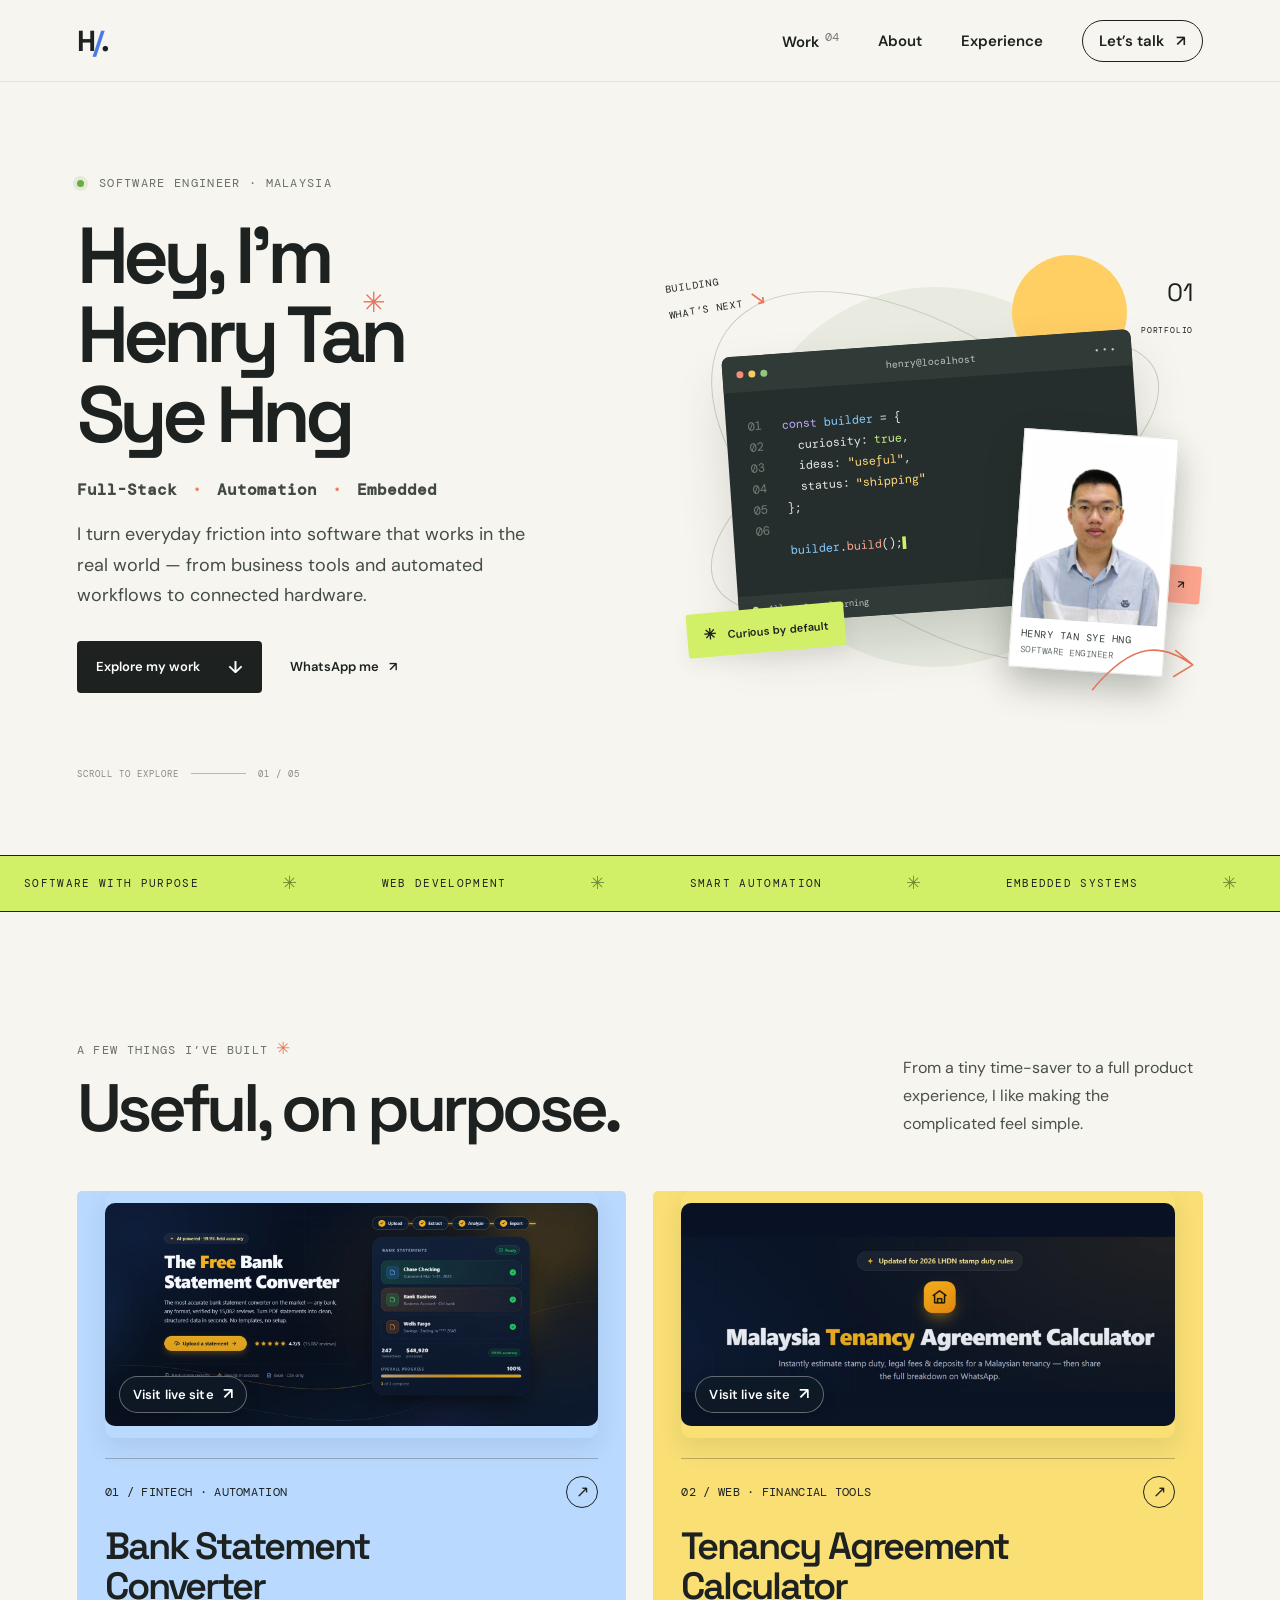
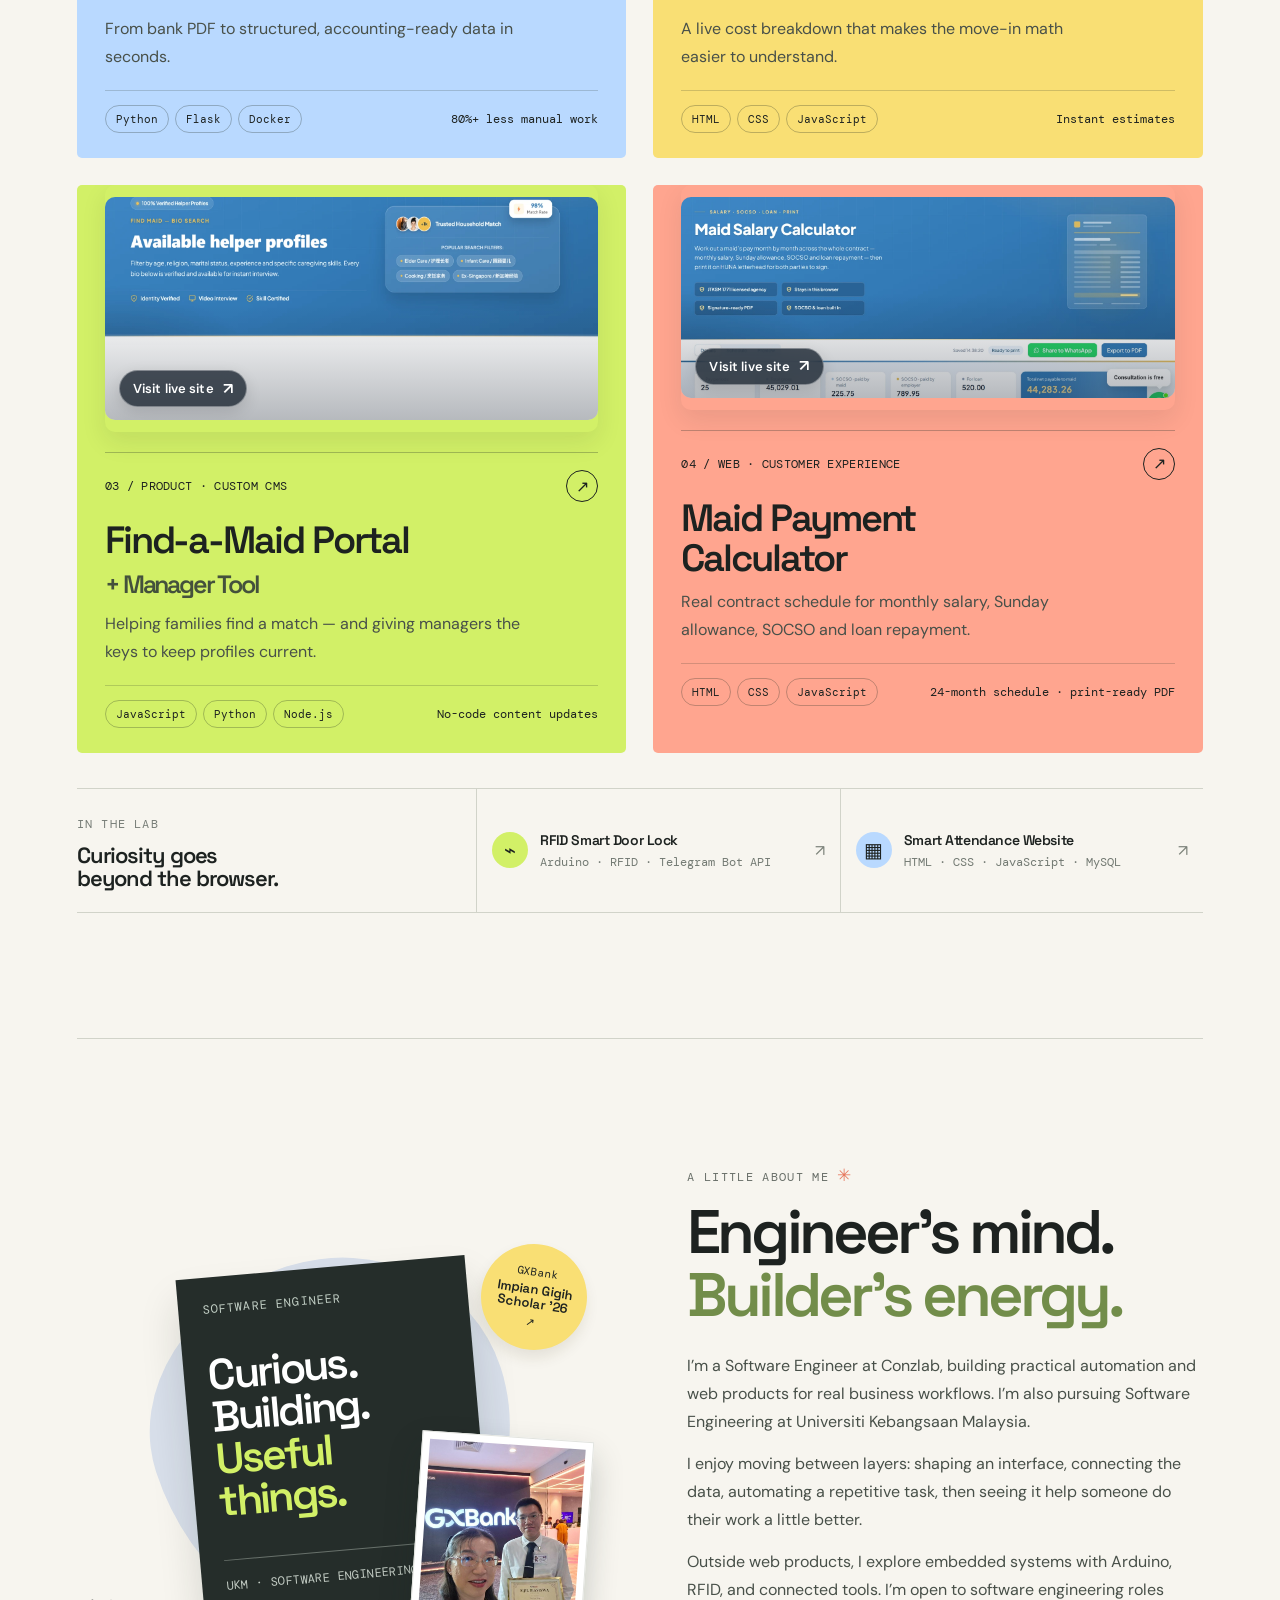
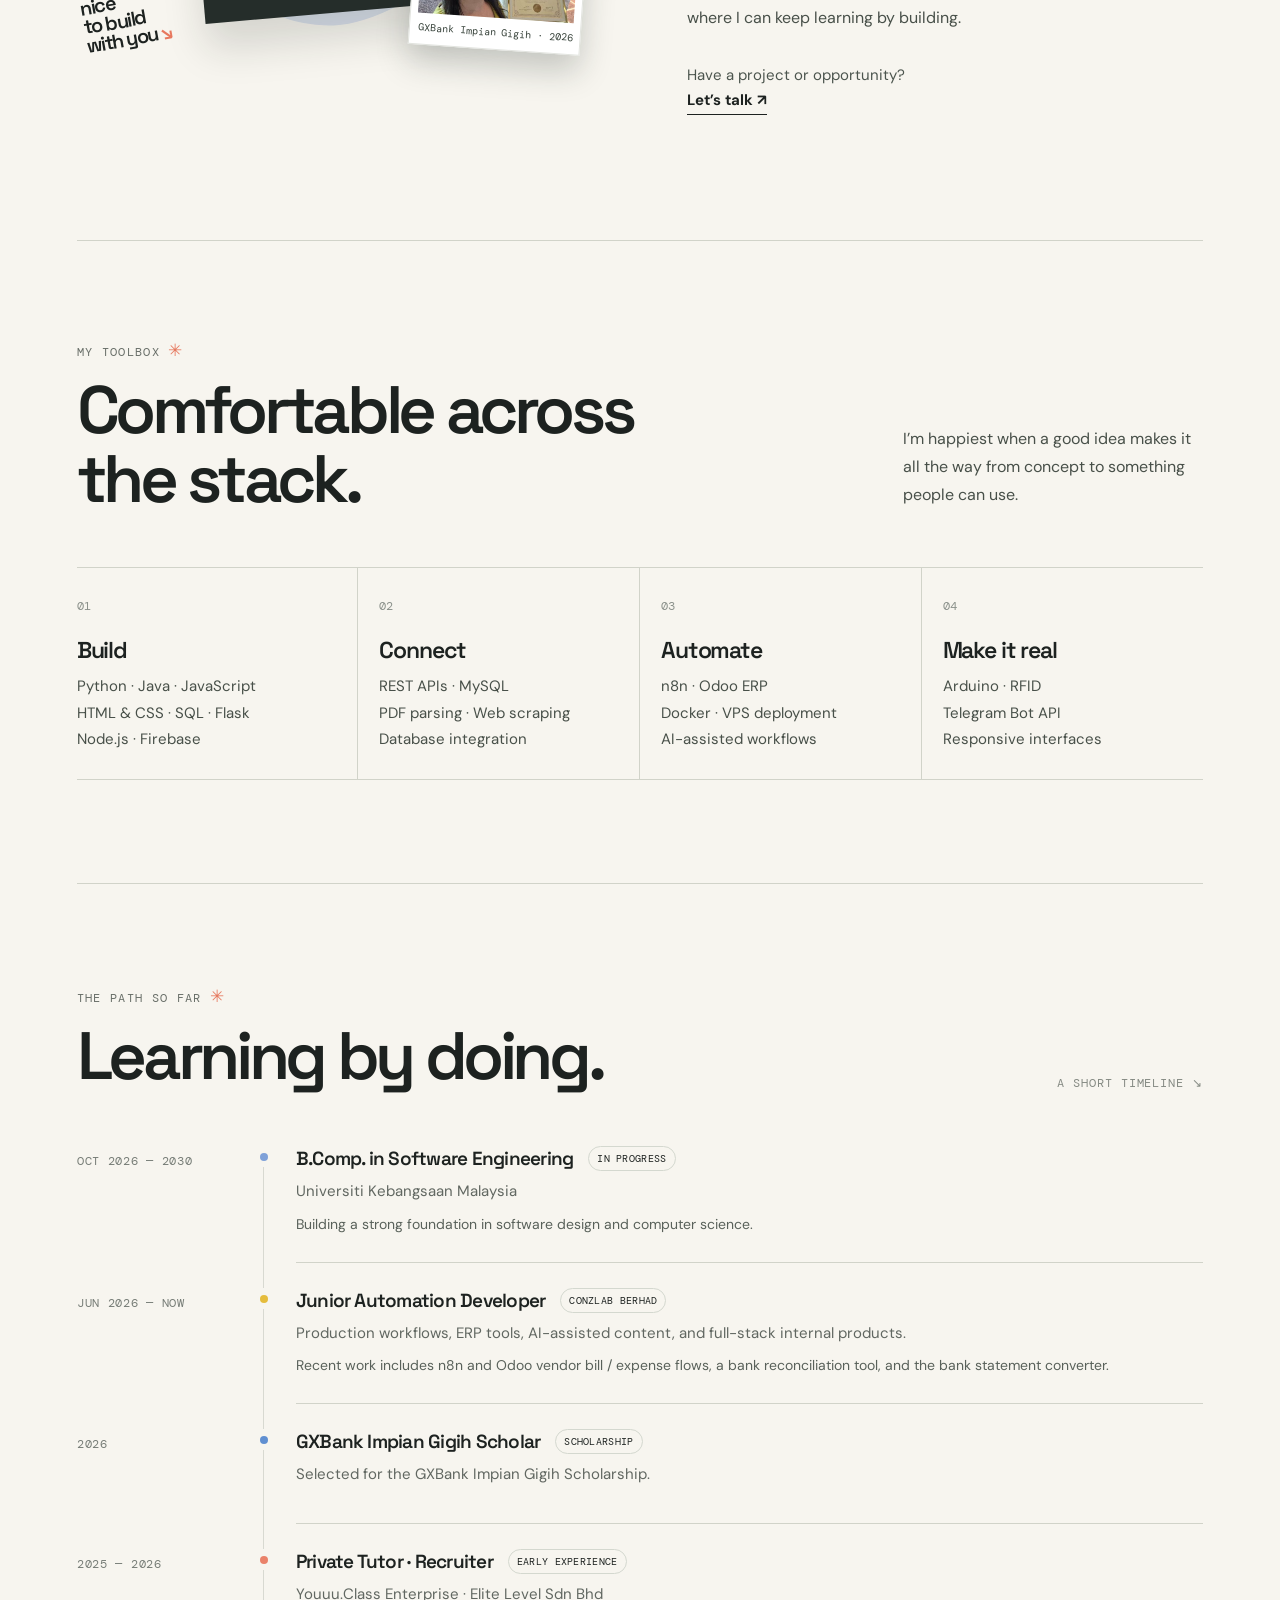
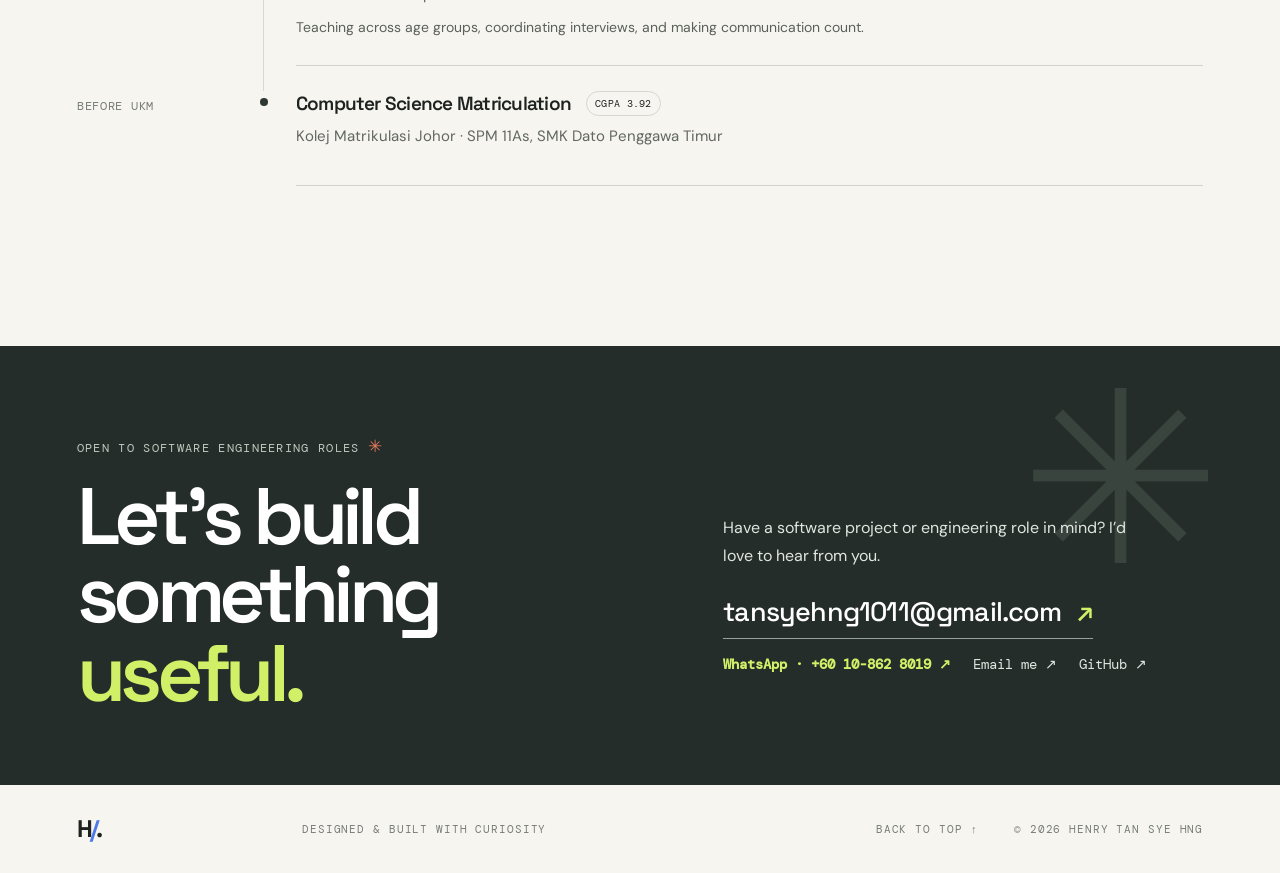
==== index.html @ 35ed8525 "Improve SEO and balance project screenshots" ====
<!doctype html>
<html lang="en">
  <head>
    <meta charset="UTF-8" />
    <meta name="viewport" content="width=device-width, initial-scale=1" />
    <meta name="theme-color" content="#f7f5ef" />
    <meta name="description" content="Henry Tan Sye Hng is a Malaysia based software engineer building full stack web products, business automation, PDF tools, and embedded systems. Explore four live products and project details." />
    <meta name="author" content="Henry Tan Sye Hng" />
    <meta name="robots" content="index, follow, max-image-preview:large" />
    <link rel="canonical" href="https://tansyehng.github.io/henry-tan-sye-hng-portfolio/" />
    <meta property="og:title" content="Henry Tan Sye Hng — Software Engineer" />
    <meta property="og:description" content="Full stack software engineer in Malaysia. See live web products, business automation, PDF tools, and embedded projects built by Henry Tan Sye Hng." />
    <meta property="og:type" content="website" />
    <meta property="og:url" content="https://tansyehng.github.io/henry-tan-sye-hng-portfolio/" />
    <meta property="og:image" content="https://tansyehng.github.io/henry-tan-sye-hng-portfolio/henry-tan-sye-hng.jpg" />
    <meta name="twitter:card" content="summary_large_image" />
    <meta name="twitter:title" content="Henry Tan Sye Hng — Software Engineer" />
    <meta name="twitter:description" content="Full stack software engineer in Malaysia building web products, automation, and embedded systems." />
    <meta name="twitter:image" content="https://tansyehng.github.io/henry-tan-sye-hng-portfolio/henry-tan-sye-hng.jpg" />
    <title>Henry Tan Sye Hng — Software Engineer</title>
    <script type="application/ld+json">
      {
        "@context": "https://schema.org",
        "@graph": [
          {
            "@type": "Person",
            "@id": "https://tansyehng.github.io/henry-tan-sye-hng-portfolio/#henry",
            "name": "Henry Tan Sye Hng",
            "alternateName": "Tan Sye Hng (Henry)",
            "jobTitle": "Software Engineer",
            "url": "https://tansyehng.github.io/henry-tan-sye-hng-portfolio/",
            "image": "https://tansyehng.github.io/henry-tan-sye-hng-portfolio/henry-tan-sye-hng.jpg",
            "email": "mailto:tansyehng1011@gmail.com",
            "sameAs": ["https://github.com/tansyehng"],
            "address": {"@type": "PostalAddress", "addressCountry": "MY"},
            "knowsAbout": ["Software engineering", "Full stack web development", "Business process automation", "PDF bank statement parsing", "Flask", "Python", "JavaScript", "Node.js", "Embedded systems", "Arduino", "RFID"]
          },
          {
            "@type": "WebSite",
            "@id": "https://tansyehng.github.io/henry-tan-sye-hng-portfolio/#website",
            "url": "https://tansyehng.github.io/henry-tan-sye-hng-portfolio/",
            "name": "Henry Tan Sye Hng — Software Engineer Portfolio",
            "inLanguage": "en",
            "about": {"@id": "https://tansyehng.github.io/henry-tan-sye-hng-portfolio/#henry"}
          },
          {
            "@type": "ItemList",
            "name": "Software products built by Henry Tan Sye Hng",
            "itemListElement": [
              {"@type": "SoftwareApplication", "position": 1, "name": "Malaysia Bank Statement Converter", "applicationCategory": "BusinessApplication", "url": "https://www.conzlab.com/bank-statement-converter", "description": "A web tool that parses Malaysian bank statement PDFs into structured CSV or Excel data for accounting workflows."},
              {"@type": "SoftwareApplication", "position": 2, "name": "Malaysia Tenancy Agreement Calculator", "applicationCategory": "FinanceApplication", "url": "https://www.conzlab.com/tenancy-agreement-calculator", "description": "A calculator for estimating Malaysian tenancy agreement stamp duty, legal fees, and related costs."},
              {"@type": "WebApplication", "position": 3, "name": "HUNA Find-a-Maid Portal", "applicationCategory": "BusinessApplication", "url": "https://huna-employment.com/find-a-maid", "description": "A searchable helper profile portal with a manager content tool for maintaining profile information."},
              {"@type": "SoftwareApplication", "position": 4, "name": "HUNA Maid Payment Calculator", "applicationCategory": "BusinessApplication", "url": "https://huna-employment.com/maid-payment-calculator", "description": "A calculator for maid salary schedules, Sunday allowance, SOCSO, loan repayment, and printable payment summaries."}
            ]
          }
        ]
      }
    </script>
    <link rel="icon" type="image/svg+xml" href="favicon.svg" />
    <link rel="preconnect" href="https://fonts.googleapis.com" />
    <link rel="preconnect" href="https://fonts.gstatic.com" crossorigin />
    <link href="https://fonts.googleapis.com/css2?family=DM+Mono:wght@400;500&family=DM+Sans:wght@400;500;600;700&family=Space+Grotesk:wght@400;500;600;700&display=swap" rel="stylesheet" />
    <link rel="stylesheet" href="styles.css?v=15" />
    <script src="script.js" defer></script>
  </head>
  <body>
    <a class="skip-link" href="#main">Skip to content</a>
    <header class="site-header">
      <a class="brand" href="#top" aria-label="Henry Tan Sye Hng home">H<span>/</span>.</a>
      <button class="menu-toggle" aria-expanded="false" aria-controls="primary-nav" aria-label="Open navigation"><span></span><span></span></button>
      <nav id="primary-nav" class="nav-links" aria-label="Main navigation">
        <a href="#work">Work <sup>04</sup></a>
        <a href="#about">About</a>
        <a href="#experience">Experience</a>
        <a class="nav-contact" href="#contact">Let’s talk <span>↗</span></a>
      </nav>
    </header>

    <main id="main">
      <section class="hero section-wrap" id="top">
        <div class="hero-copy reveal">
          <p class="eyebrow"><span class="status-dot"></span> SOFTWARE ENGINEER · MALAYSIA</p>
          <h1>Hey, I’m<br /><span class="name-highlight">Henry Tan<br />Sye Hng<span class="name-spark">✳</span></span></h1>
          <p class="hero-role">Full-Stack <span>·</span> Automation <span>·</span> Embedded</p>
          <p class="hero-intro">I turn everyday friction into software that works in the real world — from business tools and automated workflows to connected hardware.</p>
          <div class="hero-actions">
            <a class="button button-dark" href="#work">Explore my work <span>↓</span></a>
            <a class="text-link" href="https://wa.me/60108628019" target="_blank" rel="noreferrer">WhatsApp me <span>↗</span></a>
          </div>
          <div class="hero-footnote"><span>SCROLL TO EXPLORE</span><span class="scroll-line"></span><span>01 / 05</span></div>
        </div>
        <div class="hero-art reveal" role="img" aria-label="Illustration of a software workspace">
          <div class="art-sticker sticker-top">BUILDING<br />WHAT’S NEXT <span>↘</span></div>
          <div class="orbit orbit-one"></div><div class="orbit orbit-two"></div>
          <div class="art-sun"></div>
          <div class="hero-window">
            <div class="window-bar"><div class="window-dots"><i></i><i></i><i></i></div><span>henry@localhost</span><span class="window-menu">•••</span></div>
            <div class="window-content">
              <div class="code-gutter">01<br />02<br />03<br />04<br />05<br />06</div>
              <pre><span class="code-muted">const</span> <span class="code-blue">builder</span> = {
  curiosity: <span class="code-green">true</span>,
  ideas: <span class="code-yellow">"useful"</span>,
  status: <span class="code-yellow">"shipping"</span>
};

<span class="code-blue">builder</span>.<span class="code-pink">build</span>();<b class="cursor">▌</b></pre>
            </div>
            <div class="window-status"><span><i></i> All systems learning</span><span>UTF-8</span></div>
          </div>
          <div class="art-chip chip-lime"><span>✳</span> Curious by default</div>
          <div class="art-chip chip-coral">Code that helps people <span>↗</span></div>
          <div class="art-number">01<br /><small>PORTFOLIO</small></div>
          <svg class="art-arrow" viewBox="0 0 140 90" fill="none" aria-hidden="true"><path d="M4 83C48 12 85 13 126 34M126 34L102 19M126 34L104 52" stroke="currentColor" stroke-width="2" stroke-linecap="round" stroke-linejoin="round"/></svg><figure class="portrait-card"><img src="henry-tan-sye-hng.jpg" alt="Henry Tan Sye Hng" /><figcaption>HENRY TAN SYE HNG <span>SOFTWARE ENGINEER</span></figcaption></figure>
        </div>
      </section>

      <section class="ticker" aria-label="Areas of focus"><div class="ticker-track"><span>SOFTWARE WITH PURPOSE</span><b>✳</b><span>WEB DEVELOPMENT</span><b>✳</b><span>SMART AUTOMATION</span><b>✳</b><span>EMBEDDED SYSTEMS</span><b>✳</b><span>SOFTWARE WITH PURPOSE</span><b>✳</b><span>WEB DEVELOPMENT</span><b>✳</b><span>SMART AUTOMATION</span><b>✳</b><span>EMBEDDED SYSTEMS</span><b>✳</b></div></section>

      <section class="work section-wrap section-space" id="work">
        <div class="section-heading reveal"><div><p class="eyebrow">A FEW THINGS I’VE BUILT <span>✳</span></p><h2>Useful, on purpose.</h2></div><p class="heading-note">From a tiny time-saver to a full product experience, I like making the complicated feel simple.</p></div>
        <div class="project-grid">
          <article class="project-card project-blue reveal" data-project="converter">
            <div class="project-visual screenshot-visual">
              <a class="project-image-link" href="https://www.conzlab.com/bank-statement-converter" target="_blank" rel="noopener noreferrer" aria-label="Open Bank Statement Converter in a new tab">
                <img src="bank-statement-converter.webp" alt="Real screenshot of the Bank Statement Converter website" loading="lazy" />
                <span class="image-visit">Visit live site <span aria-hidden="true">↗</span></span>
              </a>
            </div>
            <div class="project-meta"><span>01 / FINTECH · AUTOMATION</span><a class="open-project" href="https://www.conzlab.com/bank-statement-converter" target="_blank" rel="noopener noreferrer" aria-label="Open Bank Statement Converter in a new tab">↗</a></div>
            <h3>Bank Statement<br />Converter</h3><p>From bank PDF to structured, accounting-ready data in seconds.</p>
            <div class="project-bottom"><div class="tag-list"><span>Python</span><span>Flask</span><span>Docker</span></div><span class="impact">80%+ less manual work</span></div>
          </article>

          <article class="project-card project-yellow reveal" data-project="tenancy">
            <div class="project-visual screenshot-visual">
              <a class="project-image-link project-image-link--tenancy" href="https://www.conzlab.com/tenancy-agreement-calculator" target="_blank" rel="noopener noreferrer" aria-label="Open Tenancy Agreement Calculator in a new tab">
                <img src="tenancy-agreement-calculator.webp" alt="Real screenshot of the Malaysia Tenancy Agreement Calculator website" loading="lazy" />
                <span class="image-visit">Visit live site <span aria-hidden="true">↗</span></span>
              </a>
            </div>
            <div class="project-meta"><span>02 / WEB · FINANCIAL TOOLS</span><a class="open-project" href="https://www.conzlab.com/tenancy-agreement-calculator" target="_blank" rel="noopener noreferrer" aria-label="Open Tenancy Agreement Calculator in a new tab">↗</a></div>
            <h3>Tenancy Agreement<br />Calculator</h3><p>A live cost breakdown that makes the move-in math easier to understand.</p>
            <div class="project-bottom"><div class="tag-list"><span>HTML</span><span>CSS</span><span>JavaScript</span></div><span class="impact">Instant estimates</span></div>
          </article>

          <article class="project-card project-lime reveal" data-project="huna">
            <div class="project-visual screenshot-visual">
              <a class="project-image-link" href="https://huna-employment.com/find-a-maid" target="_blank" rel="noopener noreferrer" aria-label="Open Huna Find-a-Maid in a new tab">
                <img src="find-a-maid.webp" alt="Real screenshot of the Huna Find-a-Maid search page" loading="lazy" />
                <span class="image-visit">Visit live site <span aria-hidden="true">↗</span></span>
              </a>
            </div>
            <div class="project-meta"><span>03 / PRODUCT · CUSTOM CMS</span><a class="open-project" href="https://huna-employment.com/find-a-maid" target="_blank" rel="noopener noreferrer" aria-label="Open Huna Find-a-Maid in a new tab">↗</a></div>
            <h3>Find-a-Maid Portal<br /><span class="plus-title">+ Manager Tool</span></h3><p>Helping families find a match — and giving managers the keys to keep profiles current.</p>
            <div class="project-bottom"><div class="tag-list"><span>JavaScript</span><span>Python</span><span>Node.js</span></div><span class="impact">No-code content updates</span></div>
          </article>

          <article class="project-card project-coral reveal" data-project="payment">
            <div class="project-visual screenshot-visual">
              <a class="project-image-link project-image-link--salary" href="https://huna-employment.com/maid-payment-calculator" target="_blank" rel="noopener noreferrer" aria-label="Open Huna Maid Payment Calculator in a new tab">
                <img src="maid-payment-calculator.webp" alt="Real screenshot of the Huna Maid Salary Calculator and payment schedule" loading="lazy" />
                <span class="image-visit">Visit live site <span aria-hidden="true">↗</span></span>
              </a>
            </div>
            <div class="project-meta"><span>04 / WEB · CUSTOMER EXPERIENCE</span><a class="open-project" href="https://huna-employment.com/maid-payment-calculator" target="_blank" rel="noopener noreferrer" aria-label="Open Huna Maid Payment Calculator in a new tab">↗</a></div>
            <h3>Maid Payment<br />Calculator</h3><p>Real contract schedule for monthly salary, Sunday allowance, SOCSO and loan repayment.</p>
            <div class="project-bottom"><div class="tag-list"><span>HTML</span><span>CSS</span><span>JavaScript</span></div><span class="impact">24-month schedule · print-ready PDF</span></div>
          </article>
        </div>
        <div class="side-project-strip reveal">
          <div class="side-project-intro"><span>IN THE LAB</span><h3>Curiosity goes<br />beyond the browser.</h3></div>
          <article class="side-project"><span class="side-icon">⌁</span><div><h4>RFID Smart Door Lock</h4><p>Arduino · RFID · Telegram Bot API</p></div><span class="side-arrow">↗</span></article>
          <article class="side-project"><span class="side-icon side-icon-blue">▦</span><div><h4>Smart Attendance Website</h4><p>HTML · CSS · JavaScript · MySQL</p></div><span class="side-arrow">↗</span></article>
        </div>
      </section>

      <section class="about-section section-wrap section-space" id="about">
        <div class="about-visual reveal"><div class="about-blob"></div><div class="about-card"><span class="about-card-label">SOFTWARE ENGINEER</span><b>Curious.<br />Building.<br /><span>Useful things.</span></b><div class="about-card-foot"><span>UKM · SOFTWARE ENGINEERING</span><span>✳</span></div></div><div class="scholar-badge"><span>GXBank</span><b>Impian Gigih<br />Scholar ’26</b><span>↗</span></div><figure class="award-photo"><img src="gxbank-scholarship-henry-tan.jpg" alt="Henry Tan Sye Hng at the GXBank Impian Gigih scholarship award ceremony"/><figcaption>GXBank Impian Gigih · 2026</figcaption></figure><div class="about-doodle">nice<br />to build<br />with you <span>↘</span></div></div>
        <div class="about-copy reveal"><p class="eyebrow">A LITTLE ABOUT ME <span>✳</span></p><h2>Engineer’s mind.<br /><span>Builder’s energy.</span></h2><p>I’m a Software Engineer at Conzlab, building practical automation and web products for real business workflows. I’m also pursuing Software Engineering at Universiti Kebangsaan Malaysia.</p><p>I enjoy moving between layers: shaping an interface, connecting the data, automating a repetitive task, then seeing it help someone do their work a little better.</p><p>Outside web products, I explore embedded systems with Arduino, RFID, and connected tools. I’m open to software engineering roles where I can keep learning by building.</p><a class="underlined-link" href="mailto:tansyehng1011@gmail.com">Have a project or opportunity? <span>Let’s talk ↗</span></a></div>
      </section>

      <section class="toolbox section-wrap section-space">
        <div class="section-heading reveal"><div><p class="eyebrow">MY TOOLBOX <span>✳</span></p><h2>Comfortable across<br />the stack.</h2></div><p class="heading-note">I’m happiest when a good idea makes it all the way from concept to something people can use.</p></div>
        <div class="toolbox-grid reveal"><div class="toolbox-col"><span class="toolbox-index">01</span><h3>Build</h3><p>Python · Java · JavaScript<br />HTML & CSS · SQL · Flask<br />Node.js · Firebase</p></div><div class="toolbox-col"><span class="toolbox-index">02</span><h3>Connect</h3><p>REST APIs · MySQL<br />PDF parsing · Web scraping<br />Database integration</p></div><div class="toolbox-col"><span class="toolbox-index">03</span><h3>Automate</h3><p>n8n · Odoo ERP<br />Docker · VPS deployment<br />AI-assisted workflows</p></div><div class="toolbox-col"><span class="toolbox-index">04</span><h3>Make it real</h3><p>Arduino · RFID<br />Telegram Bot API<br />Responsive interfaces</p></div></div>
      </section>

      <section class="experience section-wrap section-space" id="experience">
        <div class="section-heading reveal"><div><p class="eyebrow">THE PATH SO FAR <span>✳</span></p><h2>Learning by doing.</h2></div><span class="timeline-note">A SHORT TIMELINE ↘</span></div>
        <div class="timeline reveal"><article class="timeline-item"><span class="timeline-date">OCT 2026 — 2030</span><div class="timeline-marker"></div><div class="timeline-content"><div class="timeline-title"><h3>B.Comp. in Software Engineering</h3><span>IN PROGRESS</span></div><p>Universiti Kebangsaan Malaysia</p><small>Building a strong foundation in software design and computer science.</small></div></article><article class="timeline-item"><span class="timeline-date">JUN 2026 — NOW</span><div class="timeline-marker marker-yellow"></div><div class="timeline-content"><div class="timeline-title"><h3>Junior Automation Developer</h3><span>CONZLAB BERHAD</span></div><p>Production workflows, ERP tools, AI-assisted content, and full-stack internal products.</p><small>Recent work includes n8n and Odoo vendor bill / expense flows, a bank reconciliation tool, and the bank statement converter.</small></div></article><article class="timeline-item"><span class="timeline-date">2026</span><div class="timeline-marker marker-blue"></div><div class="timeline-content scholarship-content"><div class="timeline-title"><h3>GXBank Impian Gigih Scholar</h3><span>SCHOLARSHIP</span></div><p>Selected for the GXBank Impian Gigih Scholarship.</p></div></article><article class="timeline-item"><span class="timeline-date">2025 — 2026</span><div class="timeline-marker marker-coral"></div><div class="timeline-content"><div class="timeline-title"><h3>Private Tutor · Recruiter</h3><span>EARLY EXPERIENCE</span></div><p>Youuu.Class Enterprise · Elite Level Sdn Bhd</p><small>Teaching across age groups, coordinating interviews, and making communication count.</small></div></article><article class="timeline-item"><span class="timeline-date">BEFORE UKM</span><div class="timeline-marker marker-dark"></div><div class="timeline-content"><div class="timeline-title"><h3>Computer Science Matriculation</h3><span>CGPA 3.92</span></div><p>Kolej Matrikulasi Johor · SPM 11As, SMK Dato Penggawa Timur</p></div></article></div>
      </section>

      <section class="contact-section" id="contact"><div class="contact-inner section-wrap reveal"><div><p class="eyebrow">OPEN TO SOFTWARE ENGINEERING ROLES <span>✳</span></p><h2>Let’s build<br />something <span>useful.</span></h2></div><div class="contact-right"><p>Have a software project or engineering role in mind? I’d love to hear from you.</p><a class="contact-email" href="mailto:tansyehng1011@gmail.com">tansyehng1011@gmail.com <span>↗</span></a><div class="contact-links"><a class="whatsapp-link" href="https://wa.me/60108628019" target="_blank" rel="noreferrer">WhatsApp · +60 10-862 8019 ↗</a><a href="mailto:tansyehng1011@gmail.com">Email me ↗</a><a href="https://github.com/tansyehng" id="github-link" aria-label="GitHub profile" target="_blank" rel="noreferrer">GitHub ↗</a></div></div><div class="contact-spark">✳</div></div></section>
    </main>

    <footer class="footer section-wrap"><a class="brand" href="#top">H<span>/</span>.</a><p>DESIGNED & BUILT WITH CURIOSITY</p><a href="#top">BACK TO TOP ↑</a><span>© 2026 HENRY TAN SYE HNG</span></footer>

    <dialog class="case-dialog" aria-labelledby="dialog-title"><button class="dialog-close" aria-label="Close project details">×</button><p class="eyebrow" id="dialog-kicker">PROJECT / 01</p><h2 id="dialog-title">Project title</h2><p class="dialog-lede" id="dialog-lede"></p><div class="dialog-details"><div><span>THE CHALLENGE</span><p id="dialog-challenge"></p></div><div><span>WHAT I BUILT</span><p id="dialog-build"></p></div><div><span>THE OUTCOME</span><p id="dialog-outcome"></p></div></div><div class="dialog-stack" id="dialog-stack"></div><a class="button button-dark dialog-link" id="dialog-link" href="#" target="_blank" rel="noreferrer">Visit live project <span>↗</span></a></dialog>
  </body>
</html>
---- styles.css ----
html{overflow-x:hidden}:root{--paper:#f7f5ef;--ink:#1d2220;--muted:#656b66;--line:#d9d8d0;--blue:#b9d9ff;--yellow:#f9df74;--lime:#d2f067;--coral:#ffa58f;--display:"Space Grotesk",sans-serif;--body:"DM Sans",sans-serif;--mono:"DM Mono",monospace}*{box-sizing:border-box}html{scroll-behavior:smooth;scroll-padding-top:90px}body{margin:0;background:var(--paper);color:var(--ink);font-family:var(--body);font-size:16px;-webkit-font-smoothing:antialiased}a{color:inherit;text-decoration:none}button{font:inherit;color:inherit}.skip-link{position:fixed;z-index:100;top:10px;left:10px;padding:10px 14px;background:var(--ink);color:white;transform:translateY(-150%)}.skip-link:focus{transform:none}.site-header{height:82px;padding:0 max(calc((100vw - 1220px)/2),6vw);display:flex;align-items:center;justify-content:space-between;border-bottom:1px solid rgba(29,34,32,.09);position:sticky;top:0;z-index:20;background:rgba(247,245,239,.9);backdrop-filter:blur(16px)}.brand{font:700 29px var(--display);letter-spacing:-3px}.brand span{color:#4d79e9}.nav-links{display:flex;align-items:center;gap:39px;font-size:13px;font-weight:600}.nav-links>a{transition:color .2s}.nav-links>a:hover,.text-link:hover{color:#4d79e9}.nav-links sup{font:10px var(--mono);color:#777;margin-left:2px}.nav-contact{border:1px solid var(--ink);padding:10px 16px;border-radius:99px}.nav-contact span{padding-left:8px}.menu-toggle{display:none}.section-wrap{width:min(1220px,88vw);margin-inline:auto}.hero{min-height:660px;padding-top:93px;padding-bottom:75px;display:grid;grid-template-columns:1fr 1fr;align-items:center;gap:55px}.eyebrow{font:11px var(--mono);letter-spacing:.11em;color:#696f69;margin:0 0 25px}.status-dot{display:inline-block;width:7px;height:7px;background:#6ba949;border-radius:50%;margin-right:7px;box-shadow:0 0 0 4px rgba(107,169,73,.14)}.hero h1{font:600 clamp(64px,8vw,104px)/.94 var(--display);letter-spacing:-.085em;margin:0}.name-highlight{position:relative;white-space:nowrap}.name-spark{font:28px var(--body);color:#e7735e;position:absolute;right:-35px;top:0;letter-spacing:0;animation:spin 15s linear infinite}.hero-role{font:600 14px var(--mono);margin:24px 0 17px;color:#434945}.hero-role span{color:#f27b62;padding:0 5px}.hero-intro{max-width:480px;font-size:16px;line-height:1.75;color:#5e645f;margin:0}.hero-actions{display:flex;align-items:center;gap:28px;margin-top:30px}.button{display:inline-flex;align-items:center;gap:28px;padding:15px 19px;border-radius:4px;font-size:13px;font-weight:600;transition:transform .2s,background .2s}.button:hover{transform:translateY(-3px)}.button-dark{background:var(--ink);color:white}.button-dark:hover{background:#3b4c43}.button span{font-size:17px}.text-link{font-size:13px;font-weight:600}.text-link span{padding-left:7px}.hero-footnote{display:flex;align-items:center;gap:12px;margin-top:75px;color:#858983;font:9px var(--mono);letter-spacing:.11em}.scroll-line{height:1px;width:55px;background:#b6b9b3}.hero-art{height:475px;position:relative;display:grid;place-items:center}.hero-art:before{content:"";width:380px;height:380px;border-radius:50%;position:absolute;background:#e4e9dc;opacity:.75}.orbit{position:absolute;border:1px solid #c6cfc1;border-radius:50%;transform:rotate(-26deg)}.orbit-one{width:490px;height:190px}.orbit-two{width:510px;height:280px;transform:rotate(35deg)}.art-sun{position:absolute;width:115px;height:115px;background:#ffcf64;right:76px;top:15px;border-radius:50%;filter:blur(.2px)}.hero-window{position:relative;width:min(410px,90%);height:268px;background:#252e2c;color:white;border-radius:8px;box-shadow:0 28px 50px #27362b2b;overflow:hidden;transform:rotate(-4deg);z-index:2;animation:float 6s ease-in-out infinite}.window-bar,.window-status{height:36px;padding:0 14px;display:flex;align-items:center;justify-content:space-between;color:#bbc4bd;background:#303a37;font:10px var(--mono)}.window-dots{display:flex;gap:5px}.window-dots i{height:7px;width:7px;border-radius:50%;background:#f58d77}.window-dots i:nth-child(2){background:#f5cd63}.window-dots i:nth-child(3){background:#91c781}.window-menu{letter-spacing:2px}.window-content{display:flex;padding:25px 22px;gap:20px}.code-gutter{color:#748178;font:12px/1.75 var(--mono);text-align:right}.window-content pre{font:12px/1.75 var(--mono);margin:0;color:#e4eae5}.code-muted{color:#bba6ff}.code-blue{color:#86ccff}.code-green{color:#c4ef83}.code-yellow{color:#ffd977}.code-pink{color:#ffa58f}.cursor{color:#d2f067;animation:blink 1s steps(2) infinite}.window-status{height:28px;position:absolute;bottom:0;left:0;right:0;font-size:9px}.window-status i{display:inline-block;width:6px;height:6px;border-radius:50%;background:#b6e766;margin-right:5px}.art-sticker{position:absolute;z-index:4;font:10px/1.5 var(--mono);letter-spacing:.08em}.sticker-top{top:34px;left:0;transform:rotate(-9deg)}.sticker-top span{font-size:21px;color:#ea765e}.art-chip{position:absolute;z-index:4;padding:12px 16px;border-radius:3px;font-size:11px;font-weight:600;box-shadow:0 8px 18px #27362b12}.chip-lime{background:var(--lime);left:20px;bottom:63px;transform:rotate(-5deg)}.chip-lime span{padding-right:8px;font-size:15px}.chip-coral{background:var(--coral);right:2px;bottom:118px;transform:rotate(5deg)}.chip-coral span{padding-left:10px}.art-number{position:absolute;right:10px;top:36px;z-index:5;font:25px var(--display);text-align:right}.art-number small{font:8px var(--mono);letter-spacing:.1em}.art-arrow{position:absolute;width:110px;right:0;bottom:12px;z-index:5;color:#e4765e;transform:rotate(8deg)}.ticker{overflow:hidden;border-top:1px solid var(--ink);border-bottom:1px solid var(--ink);height:57px;display:flex;align-items:center;background:var(--lime)}.ticker-track{display:flex;align-items:center;justify-content:space-around;gap:35px;white-space:nowrap;min-width:200%;animation:ticker 30s linear infinite;font:11px var(--mono);letter-spacing:.12em}.ticker-track b{font:18px var(--body);color:#6a8742}.section-space{padding-top:125px;padding-bottom:125px}.section-heading{display:flex;justify-content:space-between;align-items:end;margin-bottom:48px}.section-heading .eyebrow,.about-copy .eyebrow{margin-bottom:15px}.section-heading .eyebrow span,.about-copy .eyebrow span,.contact-section .eyebrow span{color:#e6785e;font-size:17px}.section-heading h2,.about-copy h2{font:600 clamp(42px,5.8vw,67px)/1.03 var(--display);letter-spacing:-.065em;margin:0}.heading-note{max-width:300px;color:#6c716d;line-height:1.65;font-size:14px;margin:0 0 5px}.project-grid{display:grid;grid-template-columns:1fr 1fr;gap:27px}.project-card{overflow:hidden;border-radius:5px;padding:0 28px 25px;transition:transform .3s,box-shadow .3s}.project-card:hover{transform:translateY(-5px);box-shadow:0 16px 28px #19271b12}.project-blue{background:var(--blue)}.project-yellow{background:var(--yellow)}.project-lime{background:var(--lime)}.project-coral{background:var(--coral)}.project-visual{height:300px;position:relative;display:grid;place-items:center;overflow:hidden}.visual-tag{position:absolute;left:0;bottom:17px;font:9px var(--mono);letter-spacing:.08em;color:#434a46}.converter-visual{background:radial-gradient(ellipse at 50% 55%,#d9e9fa 0,#b9d9ff 60%);}.paper{position:absolute;width:125px;height:157px;background:white;border-radius:4px;left:calc(50% - 188px);top:65px;box-shadow:0 11px 22px #264d691b;transform:rotate(-9deg);padding:22px 13px}.paper-one:before{content:"BANK STATEMENT";font:7px var(--mono);position:absolute;top:11px;left:12px;color:#69716a}.paper i{display:block;height:3px;background:#e5e9eb;margin-top:10px;width:80%}.paper i:nth-child(3){width:60%}.paper i:nth-child(4){width:70%}.paper b{display:block;margin-top:10px;text-align:right;color:#e77861;font:9px var(--mono)}.convert-arrow{position:absolute;left:calc(50% - 67px);top:135px;font:45px var(--display);color:#6381a0}.sheet-card{position:absolute;width:285px;height:172px;left:calc(50% - 54px);top:63px;background:white;border-radius:5px;box-shadow:0 15px 30px #284c6d26;padding:12px 13px;transform:rotate(3deg)}.sheet-top{display:flex;justify-content:space-between;font:9px var(--mono);padding-bottom:10px;border-bottom:1px solid #e7ebec}.sheet-row{display:grid;grid-template-columns:74px 1fr 56px;gap:6px;padding:8px 0;border-bottom:1px solid #eef0ef;color:#6b716d;font:7px var(--mono)}.sheet-row i:last-child{text-align:right}.sheet-head{color:#1f2824;font-weight:600}.export-pill{position:absolute;right:17px;bottom:-13px;background:#d2f067;padding:8px 11px;border-radius:3px;font:8px var(--mono);box-shadow:0 3px 8px #10190d12}.tenancy-visual{background:radial-gradient(ellipse at 47% 50%,#fff2bc 0,#f9df74 64%)}.receipt-card{position:absolute;top:25px;width:242px;background:#fffef9;padding:18px 19px 15px;box-shadow:0 16px 25px #71580d23;transform:rotate(-3deg)}.receipt-brand{display:flex;justify-content:space-between;font:8px var(--mono);color:#7d7454;border-bottom:1px dashed #dad4bc;padding-bottom:8px}.receipt-brand b{font:21px var(--body);color:#e4775b}.receipt-card h4{font:600 21px/1.08 var(--display);letter-spacing:-.04em;margin:13px 0}.receipt-line{display:flex;justify-content:space-between;font-size:9px;color:#77715f;padding:5px 0}.receipt-line b{color:#393b32;font:10px var(--mono)}.receipt-dashed{border-top:1px dashed #c9c3ab;margin:8px 0}.receipt-total span{font:7px var(--mono);display:block;color:#79735f;letter-spacing:.05em}.receipt-total b{font:18px var(--display);display:block;margin-top:3px}.receipt-share{background:#d2f067;padding:8px;text-align:center;font:8px var(--mono);margin-top:11px}.sunburst{position:absolute;right:calc(50% - 185px);top:48px;background:#ff9f7f;color:#35231c;width:65px;height:65px;border-radius:50%;display:grid;place-content:center;text-align:center;font:14px var(--display);transform:rotate(9deg);box-shadow:0 5px 9px #7e4c2e22}.sunburst small{font-size:10px}.huna-visual{background:radial-gradient(ellipse at 53% 54%,#edfac3 0,#d2f067 68%)}.maid-search{width:360px;height:224px;position:absolute;left:calc(50% - 173px);top:37px;background:#fffef9;border-radius:6px;box-shadow:0 16px 28px #37501320;padding:15px 18px;transform:rotate(2deg)}.search-top{display:flex;justify-content:space-between;font:600 12px var(--display);padding-bottom:12px;border-bottom:1px solid #eee}.search-top b{font-size:15px}.search-label{font:8px var(--mono);letter-spacing:.08em;color:#777;margin-top:13px}.filter-pills{display:flex;gap:5px;margin-top:7px}.filter-pills span{border:1px solid #d7dfcc;border-radius:30px;padding:5px 7px;font:7px var(--mono);white-space:nowrap}.filter-pills span:first-child{background:#e1f3aa;border-color:#e1f3aa}.maid-results{display:grid;grid-template-columns:1fr 1fr;gap:8px;margin-top:14px}.maid-mini{background:#f5f5ef;border-radius:4px;padding:7px;display:grid;grid-template-columns:26px 1fr 12px;align-items:center;gap:6px}.maid-mini b{display:block;font-size:8px}.maid-mini small{display:block;font-size:7px;color:#81877e;margin-top:3px}.maid-mini>span{font-size:10px}.maid-avatar{width:26px;height:26px;border-radius:50%;display:grid;place-items:center;font:10px var(--display);background:#ffcfb9}.avatar-b{background:#e5c6ee}.cms-stamp{position:absolute;z-index:2;right:calc(50% - 205px);bottom:57px;padding:11px;background:#242b27;color:#f5f5ed;box-shadow:0 8px 12px #1116;font:7px/1.4 var(--mono);transform:rotate(-5deg)}.cms-stamp b{color:#d2f067;font-size:12px;margin-left:11px}.payment-visual{background:radial-gradient(ellipse at 47% 53%,#ffc3b4 0,#ffa58f 66%)}.payment-phone{position:absolute;top:16px;width:230px;height:265px;background:#fffcf7;border:6px solid #292d29;border-bottom-width:8px;border-radius:25px;box-shadow:0 16px 28px #6633232c;padding:16px 13px;transform:rotate(-3deg);overflow:hidden}.phone-notch{position:absolute;width:62px;height:12px;border-radius:0 0 9px 9px;background:#292d29;top:-1px;left:calc(50% - 31px)}.phone-header{display:flex;justify-content:space-between;margin-top:5px;font:7px var(--mono)}.payment-phone p{font:600 19px/1.03 var(--display);letter-spacing:-.04em;margin:15px 0 10px}.pay-total{background:#252b27;color:#fff;border-radius:4px;padding:9px 10px}.pay-total small,.pay-total b,.pay-total span{display:block}.pay-total small{font:6px var(--mono);color:#c4d0c8}.pay-total b{font:17px var(--display);margin:3px 0}.pay-total span{font-size:7px;color:#c4d0c8}.pay-row{display:flex;justify-content:space-between;border-bottom:1px solid #e8e6df;padding:7px 1px;font-size:7px}.pay-row b{font:7px var(--mono)}.pay-button{margin-top:9px;background:#d2f067;text-align:center;padding:7px;font:7px var(--mono)}.coin-graphic{position:absolute;right:calc(50% - 198px);bottom:49px;width:53px;height:53px;border-radius:50%;background:#f8dc67;border:4px double #8a6a20;display:grid;place-items:center;font:13px var(--display);transform:rotate(13deg);box-shadow:0 5px 8px #6b302a20}.project-meta{border-top:1px solid #2732264a;padding-top:17px;display:flex;justify-content:space-between;align-items:center;font:9px var(--mono);letter-spacing:.04em}.open-project{border:1px solid #3338;background:transparent;width:32px;height:32px;border-radius:50%;font-size:16px;cursor:pointer;transition:background .2s,color .2s,transform .2s}.open-project:hover{background:var(--ink);color:white;transform:rotate(45deg)}.project-card h3{font:600 clamp(25px,3.4vw,35px)/1.05 var(--display);letter-spacing:-.055em;margin:19px 0 9px}.plus-title{font-size:.66em;color:#44513c}.project-card>p{font-size:13px;line-height:1.6;color:#414842;max-width:430px;margin:0;min-height:43px}.project-bottom{display:flex;justify-content:space-between;align-items:center;gap:15px;border-top:1px solid #27322632;margin-top:19px;padding-top:14px}.tag-list{display:flex;gap:6px;flex-wrap:wrap}.tag-list span,.dialog-stack span{font:8px var(--mono);border:1px solid #26312648;border-radius:99px;padding:5px 8px}.impact{font:9px var(--mono);text-align:right}.about-section{display:grid;grid-template-columns:1fr 1fr;gap:95px;align-items:center;border-top:1px solid var(--line)}.about-visual{height:478px;position:relative;display:grid;place-items:center}.about-blob{position:absolute;width:360px;height:360px;background:#d8dfea;border-radius:52% 48% 58% 42%/43% 45% 55% 57%;transform:rotate(-18deg);animation:morph 10s ease-in-out infinite}.about-card{position:relative;background:#252d2a;color:white;width:290px;height:345px;padding:24px;display:flex;flex-direction:column;justify-content:space-between;transform:rotate(-5deg);box-shadow:0 25px 40px #1a231c27}.about-card-label{font:9px var(--mono);letter-spacing:.1em;color:#c3d0c6}.about-card>b{font:600 43px/.98 var(--display);letter-spacing:-.06em}.about-card>b span{color:#d2f067}.about-card-foot{border-top:1px solid #68716b;padding-top:13px;display:flex;justify-content:space-between;align-items:center;font:7px var(--mono);letter-spacing:.06em;color:#c4cdc5}.about-card-foot span:last-child{font-size:18px;color:#ff9f7f}.scholar-badge{position:absolute;right:5px;top:43px;background:var(--yellow);border-radius:50%;width:106px;height:106px;display:flex;flex-direction:column;align-items:center;justify-content:center;text-align:center;transform:rotate(9deg);box-shadow:0 8px 14px #473c171a}.scholar-badge span{font:7px var(--mono)}.scholar-badge b{font:600 11px/1.1 var(--display);margin:4px 0}.about-doodle{position:absolute;bottom:30px;left:6px;font:600 20px/.95 var(--display);letter-spacing:-.07em;transform:rotate(-10deg)}.about-doodle span{color:#e7785e}.about-copy h2{font-size:clamp(39px,5vw,58px);margin:0 0 25px}.about-copy h2 span{color:#728d4a}.about-copy>p:not(.eyebrow){color:#666c67;font-size:14px;line-height:1.75;margin:0 0 14px}.underlined-link{display:inline-block;margin-top:19px;font-size:12px;color:#707771}.underlined-link span{display:block;margin-top:5px;color:var(--ink);font-weight:700;border-bottom:1px solid var(--ink);padding-bottom:4px;width:max-content}.toolbox{border-top:1px solid var(--line);padding-top:98px;padding-bottom:103px}.toolbox .section-heading{margin-bottom:53px}.toolbox-grid{display:grid;grid-template-columns:repeat(4,1fr);border-top:1px solid var(--line);border-bottom:1px solid var(--line)}.toolbox-col{padding:25px 21px 27px;border-right:1px solid var(--line);min-height:180px}.toolbox-col:first-child{padding-left:0}.toolbox-col:last-child{border:0}.toolbox-index{font:9px var(--mono);color:#8b918b}.toolbox-col h3{font:600 23px var(--display);letter-spacing:-.05em;margin:20px 0 8px}.toolbox-col p{font-size:12px;line-height:1.8;color:#6b716c;margin:0}.experience{border-top:1px solid var(--line);padding-top:101px;padding-bottom:135px}.timeline-note{font:9px var(--mono);letter-spacing:.08em;color:#858a83}.timeline{margin-top:55px}.timeline-item{display:grid;grid-template-columns:155px 22px 1fr;gap:21px;min-height:120px}.timeline-date{font:9px var(--mono);letter-spacing:.06em;color:#777d77;padding-top:7px}.timeline-marker{position:relative;display:flex;justify-content:center}.timeline-marker:before{content:"";position:absolute;width:8px;height:8px;border-radius:50%;background:#7fa1d8;top:7px}.timeline-marker:after{content:"";position:absolute;width:1px;top:21px;bottom:0;background:#d8d9d1}.timeline-item:last-child .timeline-marker:after{display:none}.marker-yellow:before{background:#e5bc3c}.marker-blue:before{background:#608fd1}.marker-coral:before{background:#ea826a}.marker-dark:before{background:#303834}.timeline-content{border-bottom:1px solid var(--line);padding:0 0 25px 0;margin-bottom:25px}.timeline-title{display:flex;align-items:center;gap:15px}.timeline-title h3{font:600 19px var(--display);letter-spacing:-.04em;margin:0}.timeline-title>span{border:1px solid #d4d8cf;border-radius:30px;padding:5px 8px;font:7px var(--mono);letter-spacing:.03em;white-space:nowrap}.timeline-content p{font-size:12px;color:#616761;margin:8px 0}.timeline-content small{font-size:11px;color:#838983;line-height:1.6}.contact-section{background:#252d2a;color:white;overflow:hidden}.contact-inner{min-height:380px;padding-top:89px;padding-bottom:73px;display:grid;grid-template-columns:1.1fr .9fr;align-items:center;gap:60px;position:relative}.contact-section .eyebrow{color:#bdc8be;margin-bottom:20px}.contact-section h2{font:600 clamp(51px,7vw,80px)/.98 var(--display);letter-spacing:-.07em;margin:0}.contact-section h2 span{color:#d2f067}.contact-right{padding-top:40px;position:relative;z-index:2}.contact-right>p{color:#c4ccc5;max-width:410px;font-size:13px;line-height:1.7;margin:0 0 24px}.contact-email{font:500 clamp(17px,2.3vw,25px) var(--display);letter-spacing:-.03em;border-bottom:1px solid #97a29a;padding-bottom:9px}.contact-email span{color:#d2f067;padding-left:9px}.contact-links{display:flex;gap:20px;margin-top:26px}.contact-links a{font:9px var(--mono);color:#c2ccc4}.contact-links a:hover{color:#d2f067}.contact-spark{position:absolute;right:-18px;top:15px;color:#39443e;font-size:240px;line-height:1;animation:spin 55s linear infinite}.footer{height:88px;display:grid;grid-template-columns:1fr 2fr 1fr 1fr;align-items:center}.footer .brand{font-size:24px}.footer p,.footer>a:last-of-type,.footer>span{font:8px var(--mono);letter-spacing:.08em;color:#777d77}.footer>a:last-of-type{text-align:right}.footer>span{text-align:right}.case-dialog{border:0;border-radius:7px;padding:48px;width:min(650px,calc(100% - 30px));max-height:86vh;background:var(--paper);color:var(--ink);box-shadow:0 20px 80px #161d19aa}.case-dialog::backdrop{background:#172019a8;backdrop-filter:blur(5px)}.dialog-close{position:absolute;right:18px;top:15px;border:0;background:transparent;font-size:30px;line-height:1;cursor:pointer}.case-dialog .eyebrow{margin:0 0 13px}.case-dialog h2{font:600 clamp(33px,5vw,48px)/1 var(--display);letter-spacing:-.06em;margin:0 0 13px}.dialog-lede{font-size:15px;color:#646b65;line-height:1.7;margin:0 0 27px}.dialog-details{display:grid;gap:17px;border-top:1px solid var(--line);padding-top:22px}.dialog-details>div>span{font:9px var(--mono);letter-spacing:.08em;color:#777}.dialog-details p{font-size:13px;line-height:1.7;margin:6px 0 0}.dialog-stack{display:flex;flex-wrap:wrap;gap:7px;margin:24px 0}.dialog-link{margin-top:2px}.reveal{opacity:0;transform:translateY(20px);transition:opacity .7s ease,transform .7s cubic-bezier(.2,.75,.3,1)}.reveal.is-visible{opacity:1;transform:translateY(0)}@keyframes ticker{to{transform:translateX(-50%)}}@keyframes float{0%,100%{translate:0 0}50%{translate:0 -11px}}@keyframes spin{to{transform:rotate(360deg)}}@keyframes blink{50%{opacity:0}}@keyframes morph{0%,100%{border-radius:52% 48% 58% 42%/43% 45% 55% 57%}50%{border-radius:43% 57% 44% 56%/55% 41% 59% 45%}}@media(max-width:900px){.site-header{padding-inline:6vw}.hero{gap:20px;padding-top:75px;min-height:610px}.hero-art{transform:scale(.9)}.section-space{padding-top:95px;padding-bottom:95px}.about-section{gap:50px}.project-card{padding-inline:22px}.project-visual{height:270px}.project-bottom{align-items:flex-start;flex-direction:column}.impact{text-align:left}.toolbox-col{padding-inline:14px}}@media(max-width:680px){html{scroll-padding-top:72px}.site-header{height:70px}.menu-toggle{display:flex;width:40px;height:40px;border:1px solid var(--line);background:transparent;border-radius:50%;align-items:center;justify-content:center;flex-direction:column;gap:5px;cursor:pointer}.menu-toggle span{width:15px;height:1px;background:var(--ink);transition:transform .2s}.menu-toggle[aria-expanded="true"] span:first-child{transform:translateY(3px) rotate(45deg)}.menu-toggle[aria-expanded="true"] span:last-child{transform:translateY(-3px) rotate(-45deg)}.nav-links{position:absolute;top:69px;left:0;right:0;background:var(--paper);border-bottom:1px solid var(--line);padding:20px 6vw 24px;display:flex;align-items:stretch;flex-direction:column;gap:20px;transform:translateY(-130%);opacity:0;pointer-events:none;transition:transform .25s,opacity .25s;z-index:-1}.nav-links.is-open{transform:translateY(0);opacity:1;pointer-events:auto}.nav-contact{width:max-content}.hero{display:flex;flex-direction:column;align-items:stretch;gap:0;padding-top:62px;padding-bottom:35px}.hero h1{font-size:clamp(61px,15vw,91px)}.hero-role{font-size:12px}.hero-intro{font-size:14px;max-width:410px}.hero-footnote{margin-top:42px}.hero-art{width:100%;height:355px;transform:none;margin-top:10px}.hero-art:before{width:285px;height:285px}.orbit-one{width:360px;height:140px}.orbit-two{width:370px;height:200px}.hero-window{width:min(360px,88%);height:240px}.window-content{padding:19px 18px;gap:14px}.window-content pre{font-size:10px}.art-sun{width:83px;height:83px;right:5%;top:10px}.art-sticker{left:4%;top:9px;font-size:8px}.art-chip{font-size:9px;padding:9px 11px}.chip-lime{left:2%;bottom:32px}.chip-coral{right:1%;bottom:70px}.art-number{right:2%;top:13px;font-size:19px}.art-arrow{width:80px;right:0;bottom:-4px}.ticker{height:48px}.ticker-track{font-size:9px;gap:23px}.section-wrap{width:88vw}.section-space{padding-top:77px;padding-bottom:77px}.section-heading{display:block;margin-bottom:31px}.section-heading h2{font-size:clamp(39px,11vw,56px)}.heading-note{font-size:12px;margin-top:16px;max-width:370px}.project-grid{grid-template-columns:1fr;gap:19px}.project-card{padding-inline:20px;padding-bottom:20px}.project-visual{height:260px}.project-card h3{font-size:31px}.project-card>p{font-size:12px;min-height:0}.project-bottom{flex-direction:row;align-items:center;flex-wrap:wrap}.impact{text-align:right;font-size:8px}.tag-list span{font-size:7px}.about-section{grid-template-columns:1fr;gap:46px}.about-visual{height:400px;grid-row:2}.about-copy{grid-row:1}.about-copy h2{font-size:clamp(39px,10vw,54px)}.about-copy>p:not(.eyebrow){font-size:13px}.about-blob{width:310px;height:310px}.about-card{width:250px;height:306px;padding:20px}.about-card>b{font-size:37px}.scholar-badge{right:2%;top:30px;width:93px;height:93px}.about-doodle{bottom:18px;left:2%;font-size:17px}.toolbox{padding-top:75px;padding-bottom:78px}.toolbox .section-heading{margin-bottom:30px}.toolbox-grid{grid-template-columns:1fr 1fr}.toolbox-col{min-height:156px;padding:19px 12px;border-bottom:1px solid var(--line)}.toolbox-col:first-child{padding-left:0}.toolbox-col:nth-child(2){border-right:0}.toolbox-col:nth-child(3){padding-left:0;border-bottom:0}.toolbox-col:last-child{border-bottom:0}.toolbox-col h3{font-size:20px;margin:14px 0 7px}.toolbox-col p{font-size:10px}.experience{padding-top:76px;padding-bottom:90px}.experience .section-heading{display:flex;align-items:end}.timeline{margin-top:36px}.timeline-item{grid-template-columns:85px 15px 1fr;gap:11px;min-height:unset}.timeline-date{font-size:7px;line-height:1.5}.timeline-content{padding-bottom:19px;margin-bottom:19px}.timeline-title{align-items:flex-start;flex-direction:column;gap:6px}.timeline-title h3{font-size:15px}.timeline-title>span{font-size:6px}.timeline-content p{font-size:10px;line-height:1.5}.timeline-content small{font-size:9px}.timeline-marker:before{width:7px;height:7px}.contact-inner{display:block;min-height:0;padding-top:74px;padding-bottom:67px}.contact-section h2{font-size:clamp(51px,13vw,70px)}.contact-right{padding-top:30px}.contact-right>p{font-size:12px}.contact-email{font-size:clamp(16px,4.7vw,22px)}.contact-spark{font-size:180px;right:-50px;top:-15px}.footer{height:auto;min-height:102px;grid-template-columns:1fr 1fr;row-gap:14px;padding-block:19px}.footer p{grid-column:2;text-align:right}.footer>a:last-of-type{text-align:left}.footer>span{text-align:right}.case-dialog{padding:37px 25px 26px}.dialog-details p{font-size:12px}.dialog-lede{font-size:13px}}@media(prefers-reduced-motion:reduce){*,*::before,*::after{scroll-behavior:auto!important;animation-duration:.01ms!important;animation-iteration-count:1!important;transition-duration:.01ms!important}.reveal{opacity:1;transform:none}}
.side-project-strip{display:grid;grid-template-columns:1.1fr 1fr 1fr;align-items:stretch;border-top:1px solid var(--line);border-bottom:1px solid var(--line);margin-top:35px}.side-project-intro{padding:22px 20px 22px 0}.side-project-intro>span{font:9px var(--mono);letter-spacing:.1em;color:#777d77}.side-project-intro h3{font:600 22px/1.04 var(--display);letter-spacing:-.05em;margin:11px 0 0}.side-project{display:flex;align-items:center;gap:12px;padding:20px 15px;border-left:1px solid var(--line)}.side-project h4{font:600 14px var(--display);letter-spacing:-.03em;margin:0 0 5px}.side-project p{font:9px var(--mono);color:#737a73;margin:0}.side-icon{width:36px;height:36px;flex:0 0 36px;border-radius:50%;display:grid;place-items:center;background:var(--lime);font-size:20px}.side-icon-blue{background:var(--blue)}.side-arrow{margin-left:auto;font-size:16px;color:#7c827a}@media(max-width:680px){.side-project-strip{grid-template-columns:1fr;margin-top:26px}.side-project-intro{padding:20px 0 12px}.side-project-intro h3 br{display:none}.side-project-intro h3{font-size:20px}.side-project{padding:14px 0;border-left:0;border-top:1px solid var(--line)}.side-project h4{font-size:13px}}
@media(max-width:680px){.nav-links.is-open{z-index:21}}


/* Readable type, stronger contrast and real project photography */
:root{--muted:#4c554e;--line:#d1d3c9}
body{font-size:17px}
.nav-links{font-size:15px}
.nav-links sup{font-size:12px}
.eyebrow,.project-meta,.visual-tag,.timeline-note,.timeline-date,.timeline-title>span,.about-card-label,.about-card-foot span:first-child,.scholar-badge span,.side-project-intro>span,.side-project p,.footer p,.footer>a:last-of-type,.footer>span{font-size:12px}
.hero h1{font-size:clamp(58px,6.2vw,82px);line-height:1;letter-spacing:-.075em}
.name-highlight{white-space:normal}
.hero-role{font-size:16px;line-height:1.5;flex-wrap:wrap}
.hero-intro{font-size:18px;line-height:1.7;color:#444c46}
.heading-note,.project-card>p,.about-copy>p:not(.eyebrow),.contact-right>p{font-size:16px;line-height:1.75;color:#485049}
.project-card h3{font-size:clamp(28px,3.4vw,38px)}
.project-meta{letter-spacing:.025em}
.tag-list span,.dialog-stack span{font:11px var(--mono);padding:6px 10px}
.impact{font:12px var(--mono)}
.about-copy h2{font-size:clamp(42px,4.8vw,62px)}
.about-card-label,.about-card-foot span:first-child{font-size:12px}
.scholar-badge span{font-size:11px}
.scholar-badge b{font-size:13px}
.underlined-link{font-size:15px;color:#4c554e}
.toolbox-col p{font-size:15px;line-height:1.75;color:#485049}
.toolbox-index{font-size:12px}
.timeline-date{font-size:12px}
.timeline-title>span{font-size:10px}
.timeline-content p{font-size:15px;line-height:1.65}
.timeline-content small{font-size:14px;line-height:1.7;color:#59615a}
.contact-section .contact-right>p{color:#e0e6df}
.contact-email{font-size:clamp(19px,2.3vw,27px)}
.contact-links{flex-wrap:wrap;gap:12px 22px}
.contact-links a{font:14px var(--mono);color:#e0e6df}
.contact-links .whatsapp-link{color:#d2f067;font-weight:600}
.footer p,.footer>a:last-of-type,.footer>span{font-size:11px}
.dialog-lede{font-size:17px}
.dialog-details>div>span{font-size:11px}
.dialog-details p{font-size:15px}
.portrait-card{position:absolute;z-index:4;right:6%;bottom:9%;width:155px;margin:0;padding:8px 8px 0;background:#fff;transform:rotate(4deg);box-shadow:0 16px 34px #1c282449;border:1px solid #e2e4df}
.portrait-card img{display:block;width:100%;height:180px;object-fit:cover;object-position:center top;background:#fff}
.portrait-card figcaption{font:10px var(--mono);letter-spacing:.05em;padding:9px 2px 11px;color:#333d36}
.portrait-card figcaption span{display:block;color:#68736b;margin-top:4px;font-size:9px}
.award-photo{position:absolute;z-index:3;right:1%;bottom:6%;width:172px;height:214px;margin:0;padding:7px 7px 0;background:white;border:1px solid #e2e4df;box-shadow:0 16px 32px #1c28243a;transform:rotate(4deg)}
.award-photo img{width:100%;height:174px;display:block;object-fit:cover;object-position:69% 42%}
.award-photo figcaption{font:10px var(--mono);padding:8px 1px;color:#354038;white-space:nowrap}
.salary-preview{position:absolute;left:50%;top:50%;transform:translate(-50%,-50%) rotate(-2deg);width:min(390px,84%);min-height:260px;padding:23px 25px;background:linear-gradient(142deg,#3c8bc4,#2672aa);border:1px solid #fff9;border-radius:14px;color:#fff;box-shadow:0 22px 38px #173c5d3d;overflow:hidden}
.salary-preview:after{content:"";position:absolute;inset:0;background:repeating-linear-gradient(0deg,transparent 0 29px,#ffffff0c 30px),repeating-linear-gradient(90deg,transparent 0 29px,#ffffff0c 30px);pointer-events:none}
.salary-brand,.salary-preview-bar,.salary-metrics,.salary-heading,.salary-preview>p{position:relative;z-index:1}
.salary-brand{display:flex;justify-content:space-between;align-items:center;color:#f8e990;font:11px var(--mono);letter-spacing:.08em}
.salary-brand span:first-child{font:700 15px var(--display);color:white}
.salary-heading{font:700 clamp(25px,3vw,32px)/1.08 var(--display);margin-top:23px;letter-spacing:-.05em}
.salary-preview>p{font-size:13px;line-height:1.5;color:#f2f8ff;margin:9px 0 18px}
.salary-metrics{display:grid;grid-template-columns:1fr 1fr;gap:7px}
.salary-metrics span{border:1px solid #ffffff46;border-radius:7px;background:#144d793b;padding:8px 9px;font-size:11px}
.salary-preview-bar{display:flex;justify-content:space-between;margin-top:16px;padding-top:12px;border-top:1px solid #ffffff56;font:11px var(--mono);color:#f8e990}
.payment-visual{background:#d6ebf6}
@media(max-width:900px){.project-card>p{font-size:15px}.impact{font-size:11px}}
@media(max-width:680px){
 body{font-size:16px}
 .nav-links{font-size:16px}
 .hero h1{font-size:clamp(53px,13vw,76px);line-height:1.01}
 .hero-role{font-size:15px;gap:4px}
 .hero-intro{font-size:17px;line-height:1.7}
 .eyebrow{font-size:12px;line-height:1.55}
 .hero-art{height:360px}
 .portrait-card{width:128px;right:5%;bottom:7%;padding:6px 6px 0}
 .portrait-card img{height:148px}
 .portrait-card figcaption{font-size:8px;padding:7px 1px 9px}
 .portrait-card figcaption span{font-size:8px}
 .heading-note,.project-card>p,.about-copy>p:not(.eyebrow),.contact-right>p{font-size:15px}
 .project-meta{font-size:11px}
 .project-card h3{font-size:31px}
 .project-visual{height:280px}
 .tag-list span{font-size:10px}
 .impact{font-size:10px}
 .about-visual{height:425px}
 .about-copy h2{font-size:clamp(40px,10vw,55px)}
 .about-card{width:235px;height:294px}
 .about-card>b{font-size:34px}
 .award-photo{width:137px;height:177px;right:0;bottom:3%;padding:6px 6px 0}
 .award-photo img{height:139px;object-position:69% 42%}
 .award-photo figcaption{font-size:10px;padding:7px 0}
 .toolbox-col p{font-size:13px;line-height:1.75}
 .toolbox-index{font-size:11px}
 .timeline-date{font-size:10px;line-height:1.55}
 .timeline-title h3{font-size:17px}
 .timeline-title>span{font-size:9px}
 .timeline-content p{font-size:14px}
 .timeline-content small{font-size:13px}
 .timeline-note,.side-project-intro>span{font-size:10px}
 .contact-links a{font-size:13px}
 .footer p,.footer>a:last-of-type,.footer>span{font-size:10px}
 .salary-preview{width:min(360px,88%);padding:19px 18px;min-height:245px}
 .salary-heading{font-size:28px}
 .salary-preview>p{font-size:12px}
 .salary-metrics span{font-size:10px}
}
@media(prefers-reduced-motion:reduce){.portrait-card,.award-photo{transform:none}}


/* Project previews are drawn from the current live product pages. */
.converter-visual{background:#071326;color:#f7f8fc}
.tenancy-visual{background:#0b1730;color:#f7f8fc}
.huna-visual{background:#dceefa;color:#183044}
.converter-preview,.tenancy-preview,.huna-preview{position:relative;width:94%;height:calc(100% - 24px);margin:12px auto;border:1px solid #ffffff28;border-radius:14px;overflow:hidden;box-shadow:0 14px 30px #0713233a}
.converter-preview{padding:13px 16px 12px;background:radial-gradient(ellipse at 82% 12%,#263349 0,transparent 44%),linear-gradient(125deg,#081427,#0d1c32 60%,#091327)}
.converter-topline,.tenancy-topline{display:flex;align-items:center;justify-content:space-between;padding-bottom:7px;border-bottom:1px solid #d3a83253;font-size:10px;color:#dbe3ef}
.converter-topline b,.tenancy-topline b{font:700 13px var(--display);color:#edc349;letter-spacing:.04em}
.converter-steps{display:flex;justify-content:flex-end;gap:12px;padding:8px 0;color:#e8c24a;font:10px var(--mono)}
.converter-core{display:grid;grid-template-columns:1fr 1.05fr;gap:14px;align-items:center}
.converter-copy{min-width:0}
.converter-accuracy{display:inline-block;border:1px solid #455066;background:#17263b;border-radius:99px;padding:5px 8px;color:#f2cf63;font-size:10px;white-space:nowrap}
.converter-copy h4{font:700 clamp(17px,2vw,24px)/1.08 var(--display);letter-spacing:-.045em;margin:9px 0 7px;color:#fff}
.converter-copy p{font-size:11px;line-height:1.45;margin:0 0 8px;color:#cbd4e2}
.converter-cta{display:inline-block;border-radius:99px;background:#f4bd2e;color:#1d2024;padding:7px 12px;font-weight:700;font-size:10px}
.converter-copy small{display:block;font-size:9px;color:#f5ca48;margin-top:7px;white-space:nowrap}
.bank-panel{padding:10px;border-radius:13px;background:#0d1e37;border:1px solid #4b5d78}
.bank-panel-label{font:10px var(--mono);letter-spacing:.1em;color:#9cabc2}
.bank-row{position:relative;display:grid;grid-template-columns:1fr auto;gap:2px 8px;padding:7px 8px;margin-top:5px;border:1px solid #ffffff26;border-radius:9px;background:#162a43;font-size:10px}
.bank-row b{font-size:11px;color:#fff}.bank-row span{color:#adbbcf;font-size:9px}.bank-row em{grid-column:2;grid-row:1/3;align-self:center;font-style:normal;color:#b8c6d9;font-size:9px}
.bank-results{border-top:1px solid #ffffff2c;margin-top:7px;padding-top:6px;color:#aebbd0;font-size:9px;display:flex;align-items:center;gap:4px;flex-wrap:wrap}
.bank-results b{font-size:14px;color:#f3c348}.bank-results span{margin-left:auto;color:#cbd4e2}
.tenancy-preview{padding:12px 14px;background:radial-gradient(ellipse at 80% 0%,#29364e 0,transparent 48%),linear-gradient(135deg,#0d1930,#101d37)}
.tenancy-topline{font-size:9px;padding-bottom:5px}
.tenancy-heading{text-align:center;padding:7px 4px 8px}
.tenancy-heading>span{display:inline-block;border:1px solid #48536a;border-radius:99px;padding:4px 8px;color:#f3cf62;font-size:9px}
.tenancy-heading h4{font:700 clamp(16px,2.2vw,22px)/1.05 var(--display);letter-spacing:-.04em;margin:7px auto 4px;color:white}
.tenancy-heading p{font-size:9px;line-height:1.35;color:#c2ccdc;margin:0}
.tenancy-panels{display:grid;grid-template-columns:1fr 1fr;gap:9px}
.tenancy-input-panel,.tenancy-result-panel{display:grid;grid-template-columns:1fr auto;align-content:start;gap:5px;padding:9px;border-radius:11px;background:#13243d;border:1px solid #42506a;font-size:9px;color:#c5cedd}
.tenancy-input-panel>b,.tenancy-result-panel>b{grid-column:1/-1;font:700 11px var(--display);color:white;margin-bottom:3px}
.tenancy-input-panel>strong{grid-column:1/-1;display:block;background:#08162c;border:1px solid #39475d;border-radius:6px;padding:5px 7px;color:#f2c744;font-size:10px}
.tenancy-result-panel>strong{color:#f8d35d;font-size:10px}
.tenancy-total{grid-column:1/-1;border-top:1px solid #ffffff35;margin-top:3px;padding-top:6px;display:grid;gap:2px;color:#e7cf8a;font-size:8px}
.tenancy-total b{font-size:15px;color:#ffd75d}
.huna-preview{background:#fff;display:flex;flex-direction:column;border-color:#d3e4ef}
.huna-site-top{height:41px;flex:0 0 41px;display:flex;align-items:center;justify-content:space-between;padding:0 13px;background:#fff;color:#346783}
.huna-site-top>b{font:700 12px/1 var(--display);letter-spacing:.08em}.huna-site-top>b small{font-size:7px;font-weight:500;letter-spacing:.17em}
.huna-site-top>span{border-radius:99px;background:#61b53d;color:#fff;padding:6px 10px;font-size:9px;font-weight:700}
.huna-hero-preview{flex:1;min-height:0;display:grid;grid-template-columns:1fr .9fr;align-items:center;gap:13px;padding:15px 16px;background:linear-gradient(135deg,#347eb2,#438dc1);color:white;position:relative;overflow:hidden}
.huna-hero-preview:before{content:"";position:absolute;inset:0;background:repeating-linear-gradient(0deg,transparent 0 26px,#ffffff0d 27px),repeating-linear-gradient(90deg,transparent 0 26px,#ffffff0d 27px);pointer-events:none}
.huna-main-copy,.huna-match-panel{position:relative;z-index:1}
.huna-verified{display:inline-block;border-radius:99px;padding:5px 8px;background:#ffffff29;font-size:9px;color:#fff}
.huna-main-copy>small{display:block;margin:8px 0 4px;color:#ffdc70;font:10px var(--mono);letter-spacing:.06em}
.huna-main-copy h4{font:700 clamp(18px,2.4vw,27px)/1.05 var(--display);letter-spacing:-.04em;margin:0;color:white}
.huna-main-copy p{font-size:10px;line-height:1.45;color:#e6f2fa;margin:6px 0 8px}
.huna-trust{font-size:9px;line-height:1.4;color:#fff}
.huna-match-panel{border:1px solid #ffffff59;border-radius:12px;background:#ffffff24;backdrop-filter:blur(5px);padding:11px}
.match-line{display:grid;grid-template-columns:30px 1fr auto;align-items:center;gap:5px;border-bottom:1px solid #ffffff55;padding-bottom:8px}
.match-line>b{background:#ffd44f;color:#18324a;width:27px;height:27px;display:grid;place-items:center;border-radius:50%;font-size:9px}
.match-line>strong{font-size:10px;color:white}.match-line>span{background:white;color:#347eb2;border-radius:7px;padding:4px 6px;font-weight:700;font-size:11px;text-align:center}.match-line>span small{display:block;font-weight:500;font-size:7px}
.huna-match-panel>small{display:block;margin:8px 0 5px;text-align:center;font-size:8px;color:#e8f4fd}
.huna-filter-pills{display:flex;gap:5px;flex-wrap:wrap}
.huna-filter-pills span{background:#ffffff35;color:white;border:1px solid #ffffff38;border-radius:99px;padding:4px 7px;font-size:8px}
.huna-result-count{height:27px;flex:0 0 27px;display:flex;align-items:center;justify-content:center;background:#fff;color:#475868;font-size:9px}.huna-result-count b{font-size:13px;margin-right:4px;color:#347eb2}
@media(max-width:680px){
 .converter-preview,.tenancy-preview,.huna-preview{width:96%;height:calc(100% - 16px);margin:8px auto}
 .converter-preview{padding:10px 10px 9px}
 .converter-steps{gap:6px;font-size:9px;padding:6px 0}
 .converter-core{grid-template-columns:1fr 1fr;gap:7px}
 .converter-copy h4{font-size:18px}.converter-copy p{font-size:10px}.converter-accuracy{font-size:9px;padding:4px 6px}.converter-cta{font-size:10px;padding:6px 8px}.converter-copy small{font-size:9px}
 .bank-panel{padding:7px}.bank-panel-label{font-size:9px}.bank-row{padding:5px;gap:1px 5px}.bank-row b{font-size:10px}.bank-row span,.bank-row em{font-size:8px}.bank-results{font-size:9px}.bank-results b{font-size:12px}
 .tenancy-preview{padding:9px}.tenancy-heading{padding:5px 2px 6px}.tenancy-heading h4{font-size:18px}.tenancy-heading p{font-size:9px}.tenancy-panels{gap:6px}.tenancy-input-panel,.tenancy-result-panel{padding:7px;gap:4px;font-size:9px}.tenancy-input-panel>b,.tenancy-result-panel>b{font-size:11px}.tenancy-total{font-size:9px}.tenancy-total b{font-size:14px}
 .huna-site-top{height:34px;flex-basis:34px;padding-inline:9px}.huna-hero-preview{padding:10px;gap:7px;grid-template-columns:1fr .9fr}.huna-main-copy h4{font-size:18px}.huna-main-copy p{font-size:9px}.huna-trust{font-size:8px}.huna-match-panel{padding:7px}.match-line>strong{font-size:9px}.huna-filter-pills span{font-size:8px;padding:3px 5px}.huna-match-panel>small{font-size:8px}
}
@media(max-width:420px){
 .converter-core{grid-template-columns:1fr .9fr;gap:5px}.bank-row:nth-of-type(4){display:none}.bank-results span{display:none}.converter-copy h4{font-size:16px}.converter-copy p{font-size:9px}.converter-steps{font-size:8px;gap:4px}.converter-copy small{font-size:8px}
 .tenancy-heading>span{font-size:8px}.tenancy-heading h4{font-size:16px}.tenancy-heading p{font-size:9px}.tenancy-input-panel,.tenancy-result-panel{padding:6px 5px;font-size:8px}.tenancy-input-panel>strong,.tenancy-result-panel>strong{font-size:9px}
 .huna-hero-preview{grid-template-columns:1fr .82fr;padding:8px;gap:5px}.huna-verified{font-size:8px;padding:4px 5px}.huna-main-copy>small{font-size:8px}.huna-main-copy h4{font-size:16px}.huna-main-copy p{font-size:8px}.huna-match-panel{padding:5px}.match-line{grid-template-columns:24px 1fr auto;gap:3px}.match-line>b{width:22px;height:22px}.match-line>strong{font-size:8px}.match-line>span{font-size:9px;padding:3px}.huna-filter-pills span{font-size:7px}.huna-trust{font-size:7px}
}
/* Real product screenshots */
.project-visual.screenshot-visual{height:auto;aspect-ratio:2/1;display:block;position:relative;overflow:hidden;border-radius:10px;margin:0 0 20px;background:#e9edf2;box-shadow:0 10px 26px rgba(25,35,31,.09)}
.project-image-link{display:block;position:relative;width:100%;height:100%;overflow:hidden;border-radius:inherit;isolation:isolate}
.project-image-link::after{content:"";position:absolute;inset:48% 0 0;background:linear-gradient(transparent,rgba(13,24,39,.43));opacity:.7;transition:opacity .25s ease}
.project-image-link img{display:block;width:100%;height:100%;object-fit:cover;transition:transform .55s cubic-bezier(.2,.75,.25,1);}
.project-image-link:hover img,.project-image-link:focus-visible img{transform:scale(1.035)}
.project-image-link--tenancy img{transform:scale(1.22)}
.project-image-link--tenancy:hover img,.project-image-link--tenancy:focus-visible img{transform:scale(1.27)}
.image-visit{position:absolute;z-index:1;left:14px;bottom:13px;display:inline-flex;align-items:center;gap:9px;padding:9px 13px;border:1px solid rgba(255,255,255,.35);border-radius:999px;background:rgba(16,27,39,.75);backdrop-filter:blur(10px);color:#fff;font-size:13px;font-weight:600;letter-spacing:.01em;box-shadow:0 5px 15px rgba(0,0,0,.13);transition:background .2s ease,transform .2s ease}
.image-visit span{font-size:16px;line-height:1}
.project-image-link:hover .image-visit,.project-image-link:focus-visible .image-visit{background:rgba(16,27,39,.93);transform:translateY(-2px)}
.project-image-link:focus-visible{outline:3px solid #4d79e9;outline-offset:-4px}
.project-meta .open-project{display:grid;place-items:center;border:1px solid currentColor;cursor:pointer}
@media(max-width:760px){.project-visual.screenshot-visual{height:auto;aspect-ratio:2/1;margin-bottom:17px}.image-visit{left:10px;bottom:10px;font-size:12px;padding:8px 11px}}
@media(max-width:420px){.image-visit{font-size:11px;padding:7px 10px}}
.project-visual.screenshot-visual:has(.project-image-link--salary){aspect-ratio:2.2/1}
@media(max-width:760px){.project-visual.screenshot-visual:has(.project-image-link--salary){aspect-ratio:2.2/1}}
.project-image-link--tenancy img{transform:scale(1)}
.project-image-link--tenancy:hover img,.project-image-link--tenancy:focus-visible img{transform:scale(1.035)}
.project-visual.screenshot-visual{padding-top:12px}
@media(max-width:760px){.project-visual.screenshot-visual{padding-top:10px}}

.project-visual.screenshot-visual{background:transparent}


.project-visual.screenshot-visual{padding-top:12px;padding-bottom:12px;background:transparent}
@media(max-width:760px){.project-visual.screenshot-visual{padding-top:10px;padding-bottom:10px}}
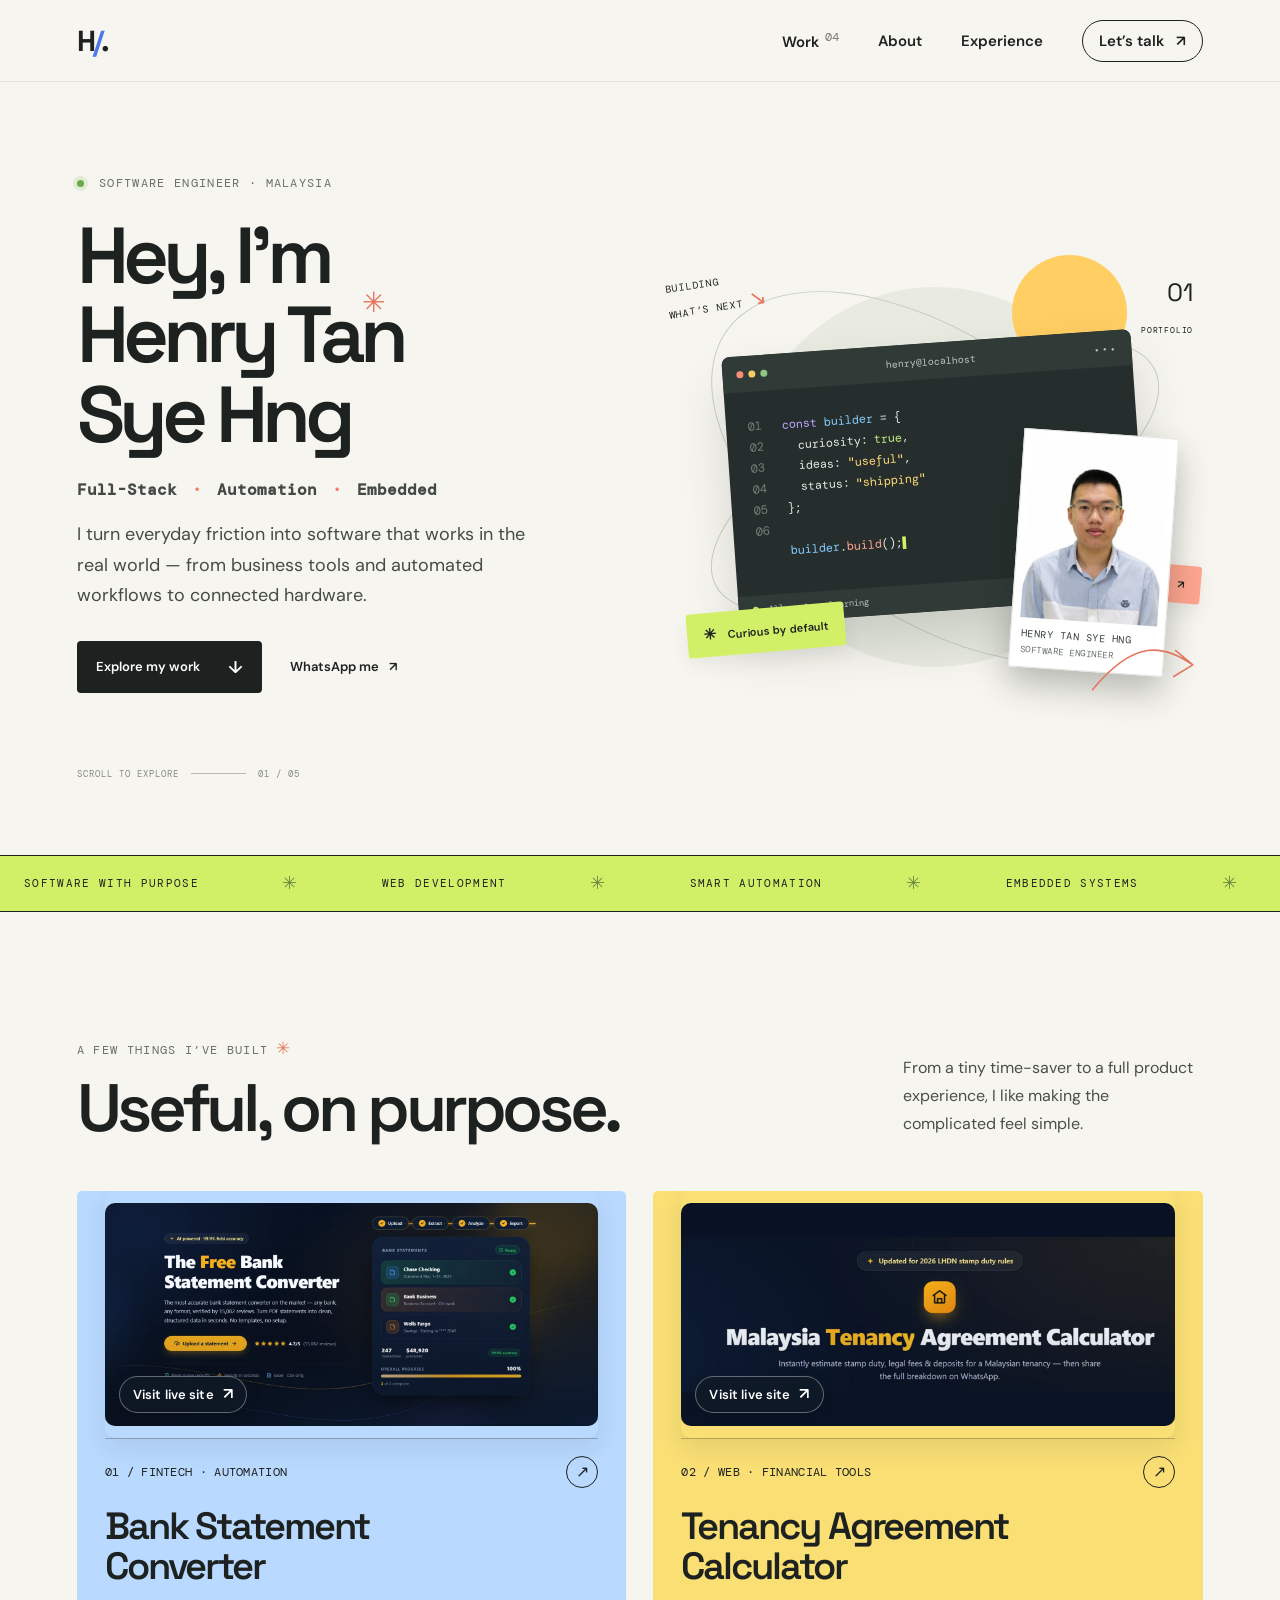
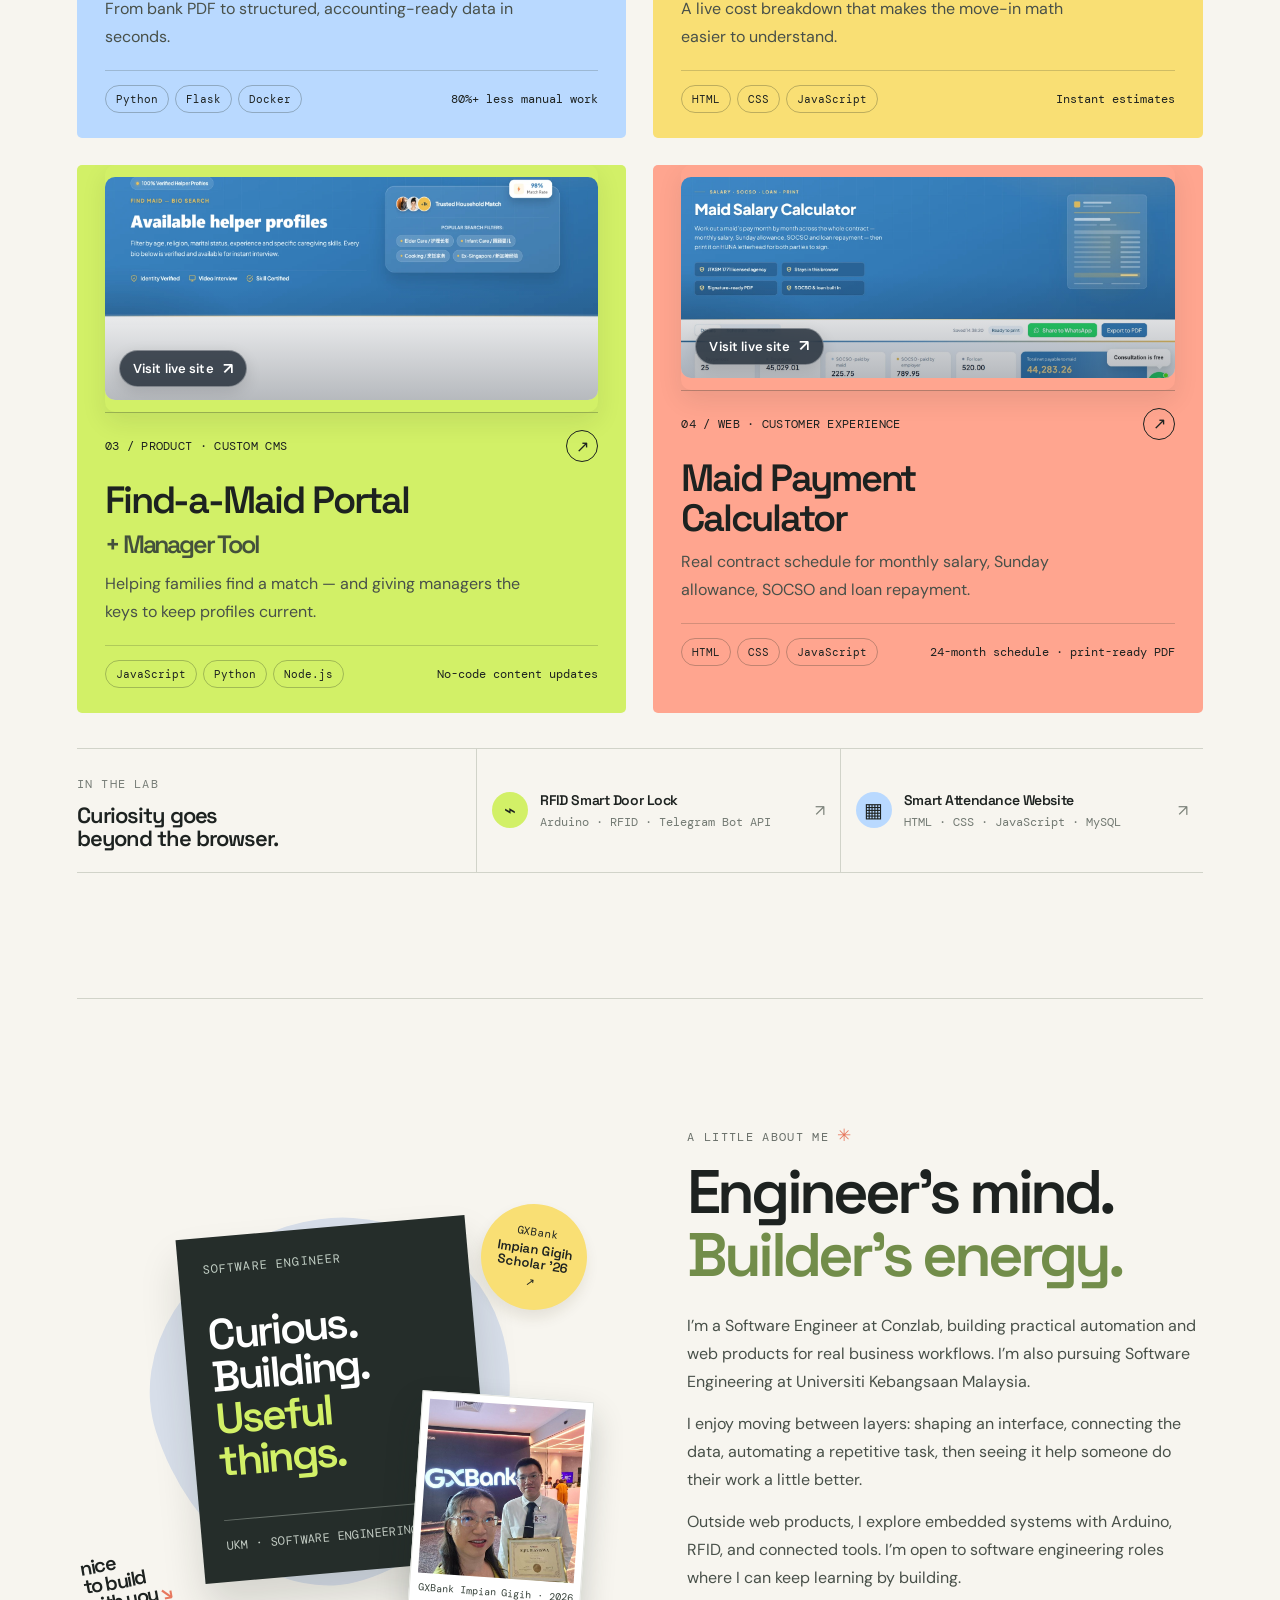
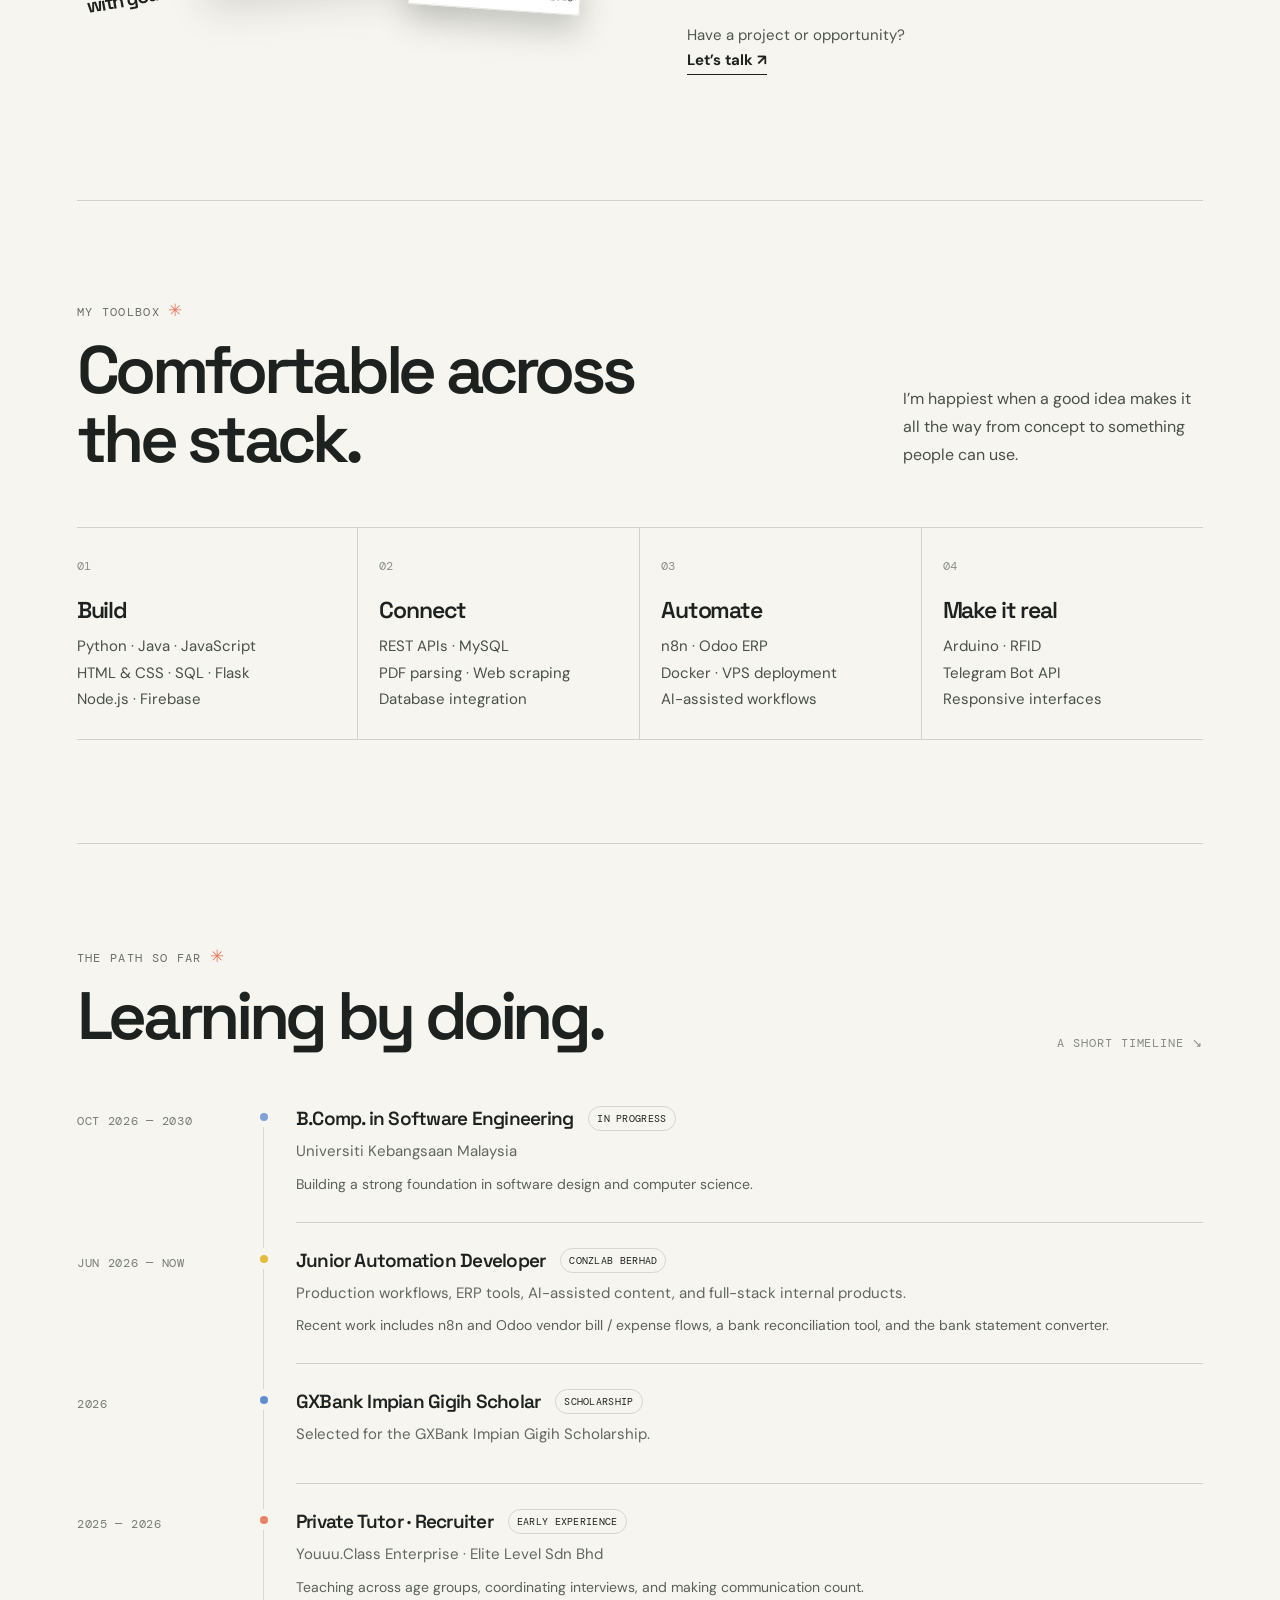
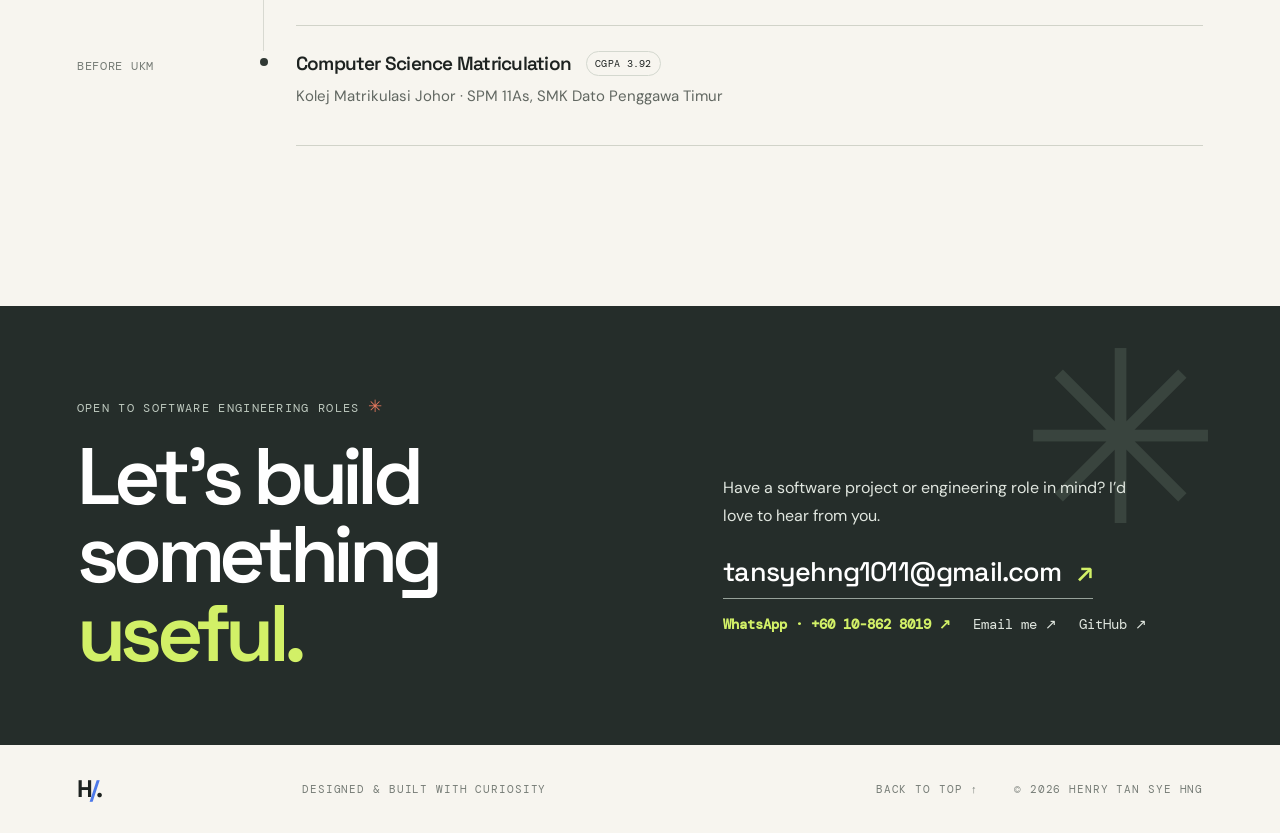
==== commit b38a6b7a: "Refresh project preview styles" ====
--- a/index.html
+++ b/index.html
@@ -60,7 +60,7 @@
     <link rel="preconnect" href="https://fonts.googleapis.com" />
     <link rel="preconnect" href="https://fonts.gstatic.com" crossorigin />
     <link href="https://fonts.googleapis.com/css2?family=DM+Mono:wght@400;500&family=DM+Sans:wght@400;500;600;700&family=Space+Grotesk:wght@400;500;600;700&display=swap" rel="stylesheet" />
-    <link rel="stylesheet" href="styles.css?v=15" />
+    <link rel="stylesheet" href="styles.css?v=16" />
     <script src="script.js" defer></script>
   </head>
   <body>
--- a/styles.css
+++ b/styles.css
@@ -198,3 +198,7 @@
 .project-visual.screenshot-visual{padding-top:12px;padding-bottom:12px;background:transparent}
 @media(max-width:760px){.project-visual.screenshot-visual{padding-top:10px;padding-bottom:10px}}
 
+
+.project-visual.screenshot-visual{margin-bottom:0}
+@media(max-width:760px){.project-visual.screenshot-visual{margin-bottom:0}}
+
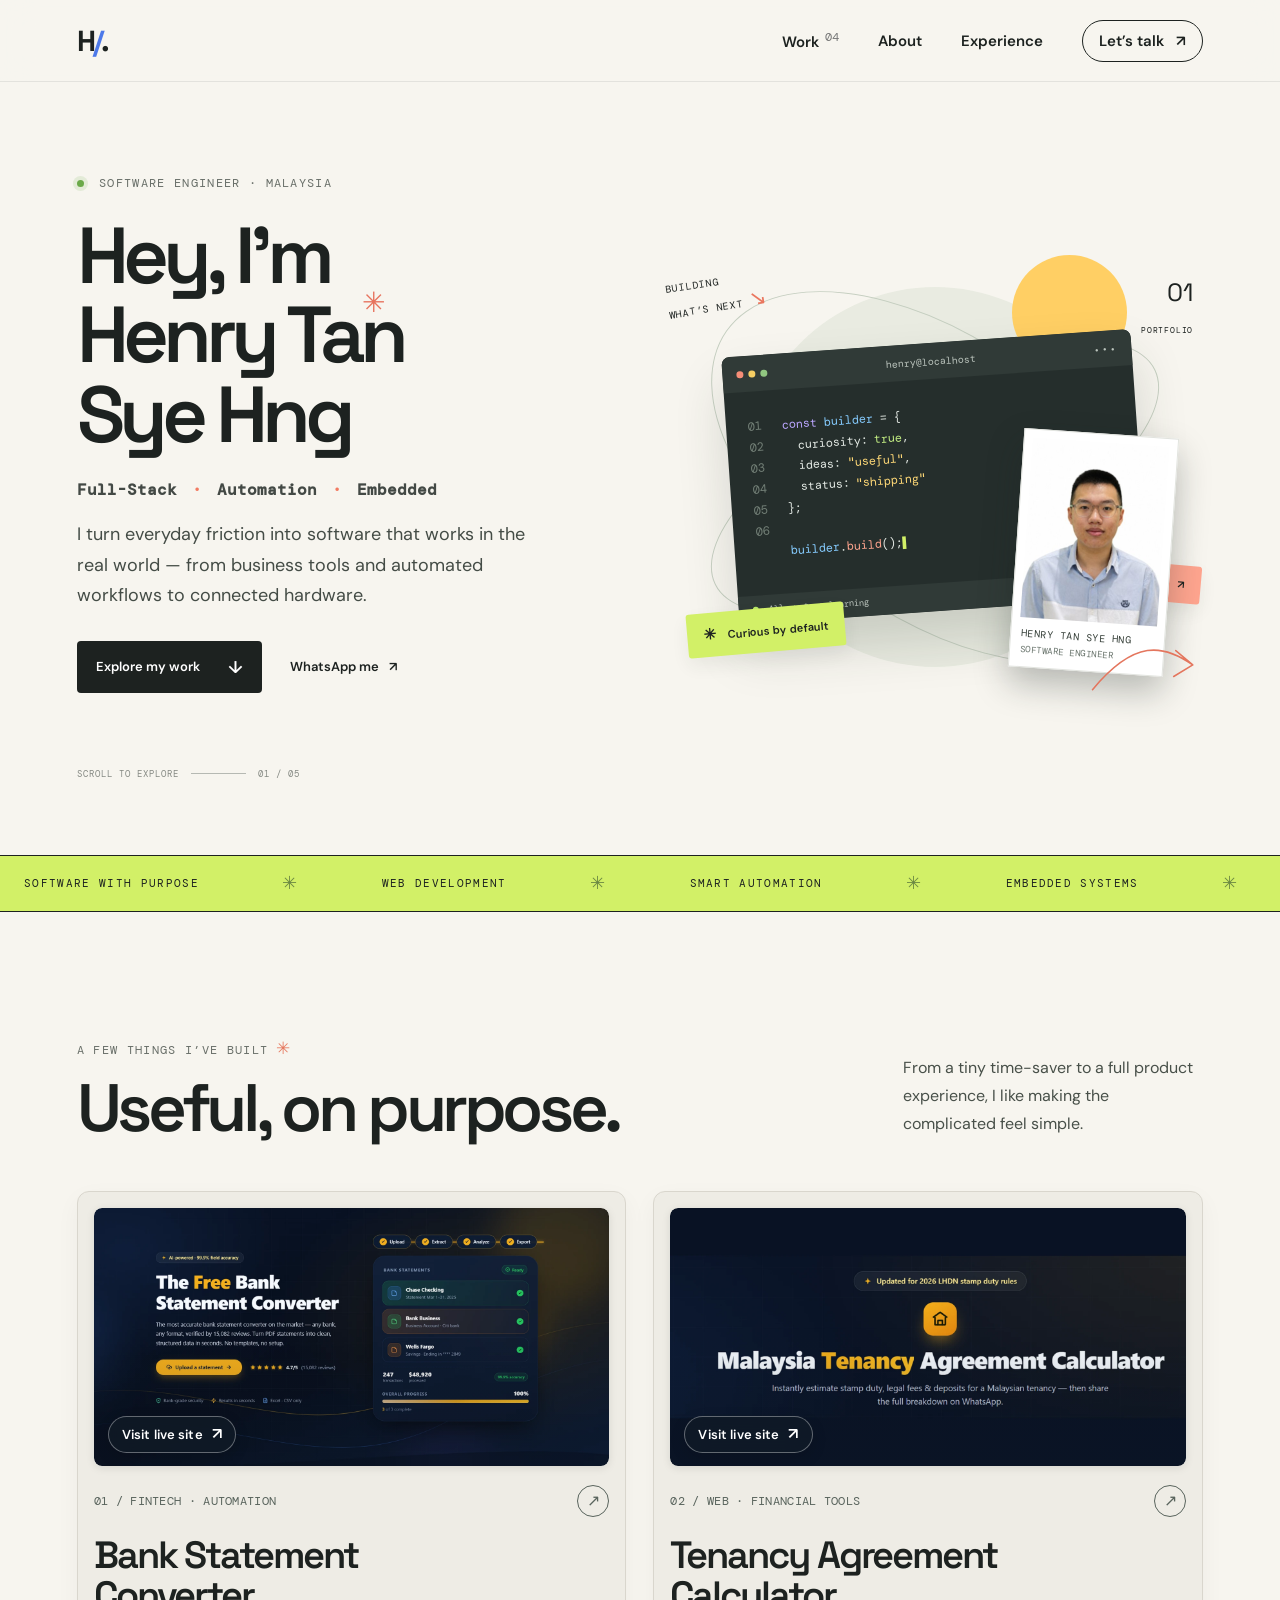
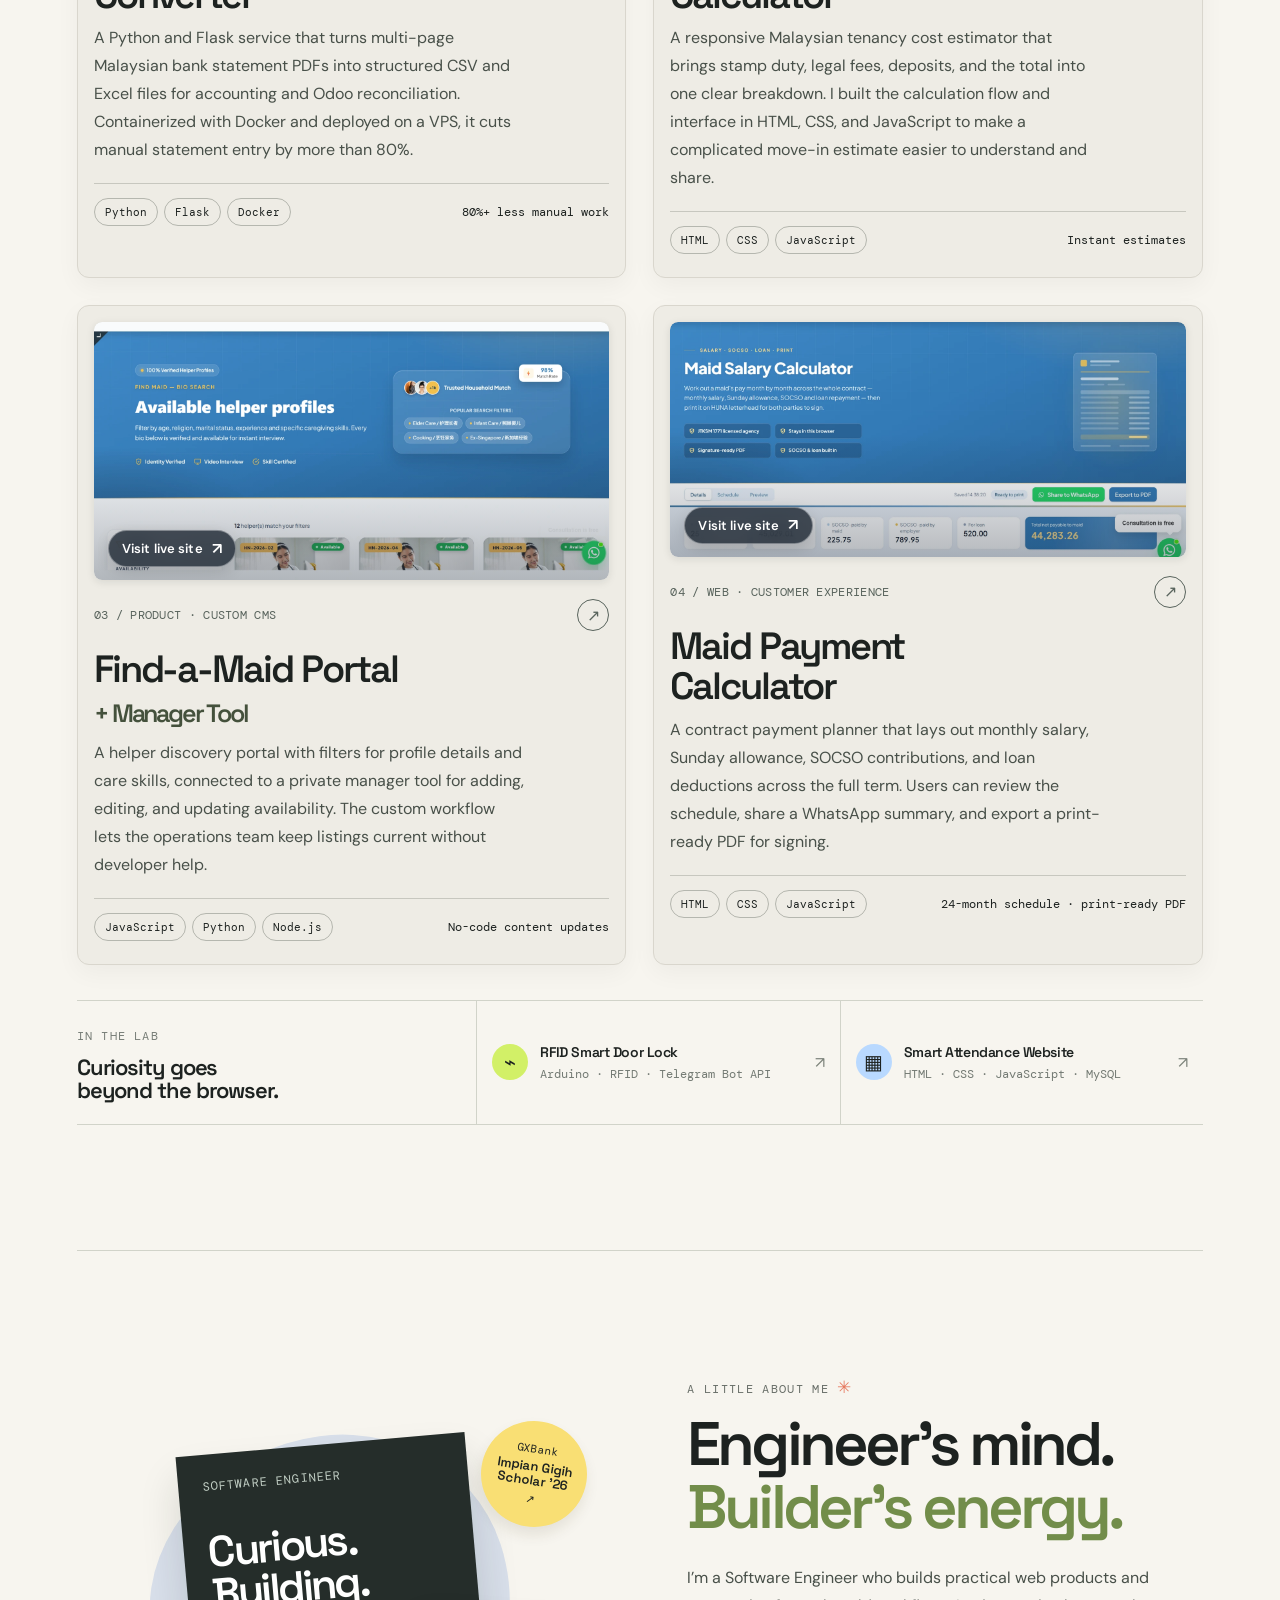
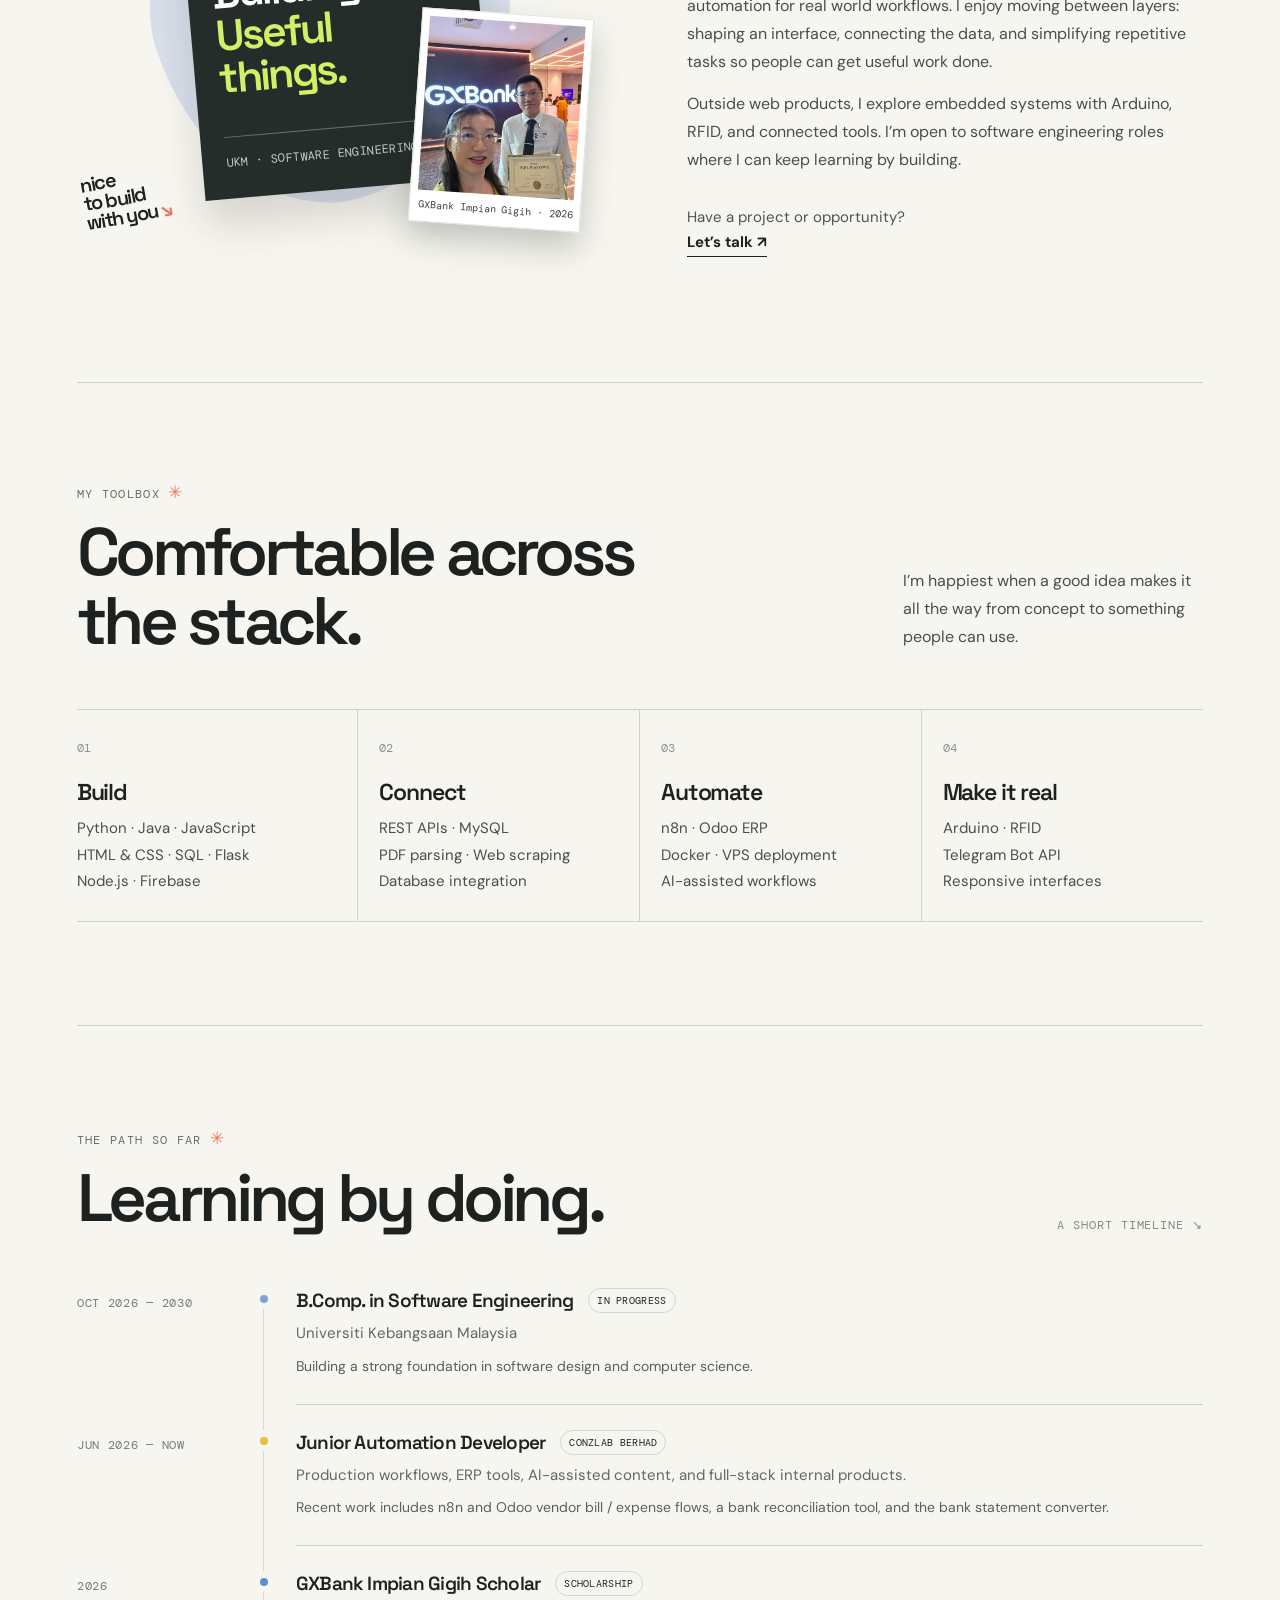
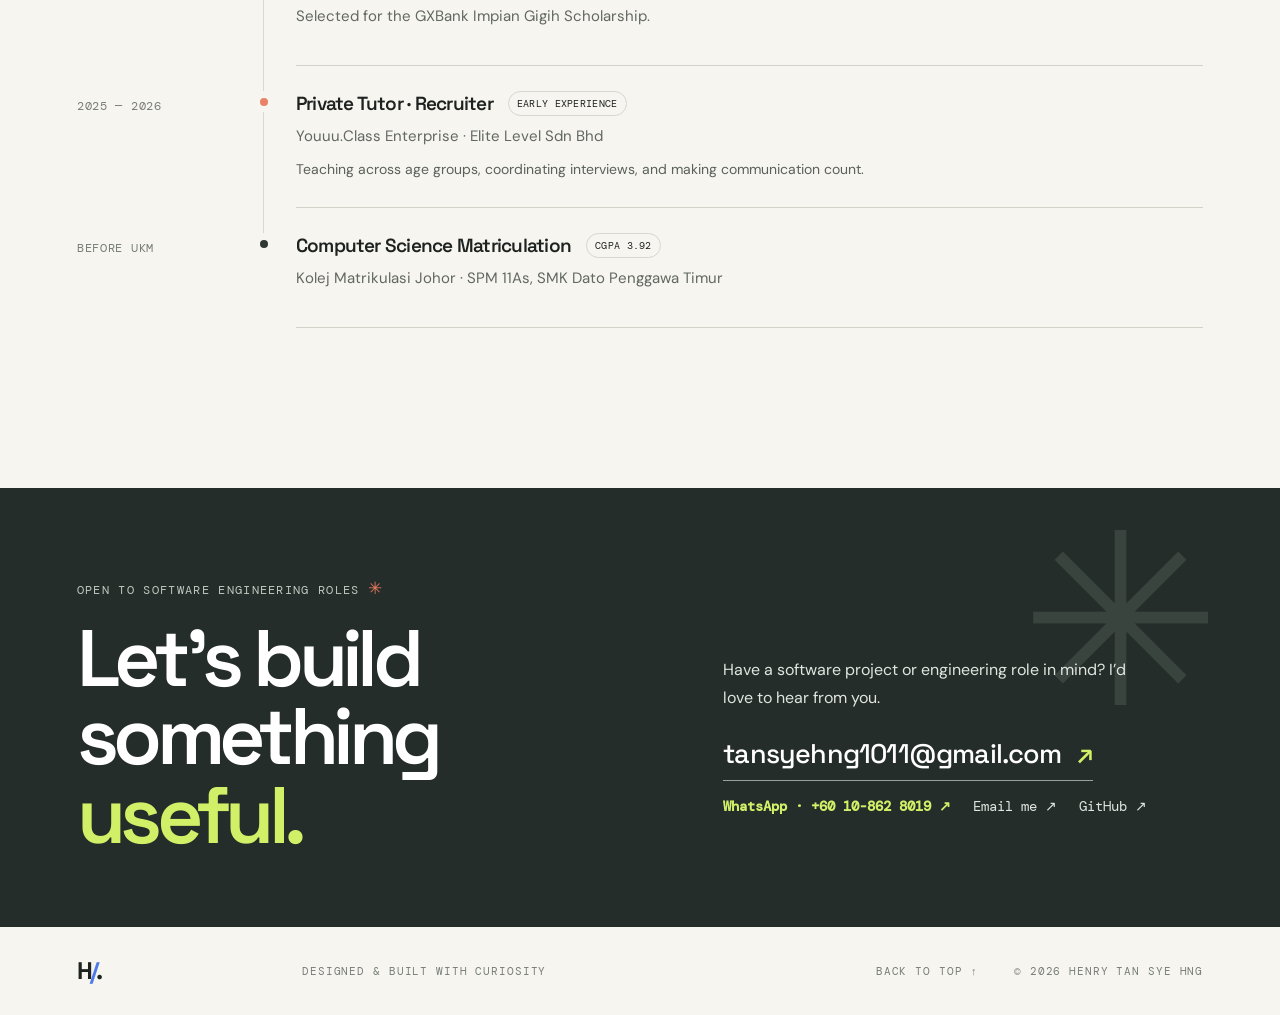
==== commit c945aa6a: "Polish project cards and add detailed case studies" ====
--- a/index.html
+++ b/index.html
@@ -127,7 +127,7 @@
               </a>
             </div>
             <div class="project-meta"><span>01 / FINTECH · AUTOMATION</span><a class="open-project" href="https://www.conzlab.com/bank-statement-converter" target="_blank" rel="noopener noreferrer" aria-label="Open Bank Statement Converter in a new tab">↗</a></div>
-            <h3>Bank Statement<br />Converter</h3><p>From bank PDF to structured, accounting-ready data in seconds.</p>
+            <h3>Bank Statement<br />Converter</h3><p class="project-detail">A Python and Flask service that turns multi-page Malaysian bank statement PDFs into structured CSV and Excel files for accounting and Odoo reconciliation. Containerized with Docker and deployed on a VPS, it cuts manual statement entry by more than 80%.</p>
             <div class="project-bottom"><div class="tag-list"><span>Python</span><span>Flask</span><span>Docker</span></div><span class="impact">80%+ less manual work</span></div>
           </article>
 
@@ -139,7 +139,7 @@
               </a>
             </div>
             <div class="project-meta"><span>02 / WEB · FINANCIAL TOOLS</span><a class="open-project" href="https://www.conzlab.com/tenancy-agreement-calculator" target="_blank" rel="noopener noreferrer" aria-label="Open Tenancy Agreement Calculator in a new tab">↗</a></div>
-            <h3>Tenancy Agreement<br />Calculator</h3><p>A live cost breakdown that makes the move-in math easier to understand.</p>
+            <h3>Tenancy Agreement<br />Calculator</h3><p class="project-detail">A responsive Malaysian tenancy cost estimator that brings stamp duty, legal fees, deposits, and the total into one clear breakdown. I built the calculation flow and interface in HTML, CSS, and JavaScript to make a complicated move-in estimate easier to understand and share.</p>
             <div class="project-bottom"><div class="tag-list"><span>HTML</span><span>CSS</span><span>JavaScript</span></div><span class="impact">Instant estimates</span></div>
           </article>
 
@@ -151,7 +151,7 @@
               </a>
             </div>
             <div class="project-meta"><span>03 / PRODUCT · CUSTOM CMS</span><a class="open-project" href="https://huna-employment.com/find-a-maid" target="_blank" rel="noopener noreferrer" aria-label="Open Huna Find-a-Maid in a new tab">↗</a></div>
-            <h3>Find-a-Maid Portal<br /><span class="plus-title">+ Manager Tool</span></h3><p>Helping families find a match — and giving managers the keys to keep profiles current.</p>
+            <h3>Find-a-Maid Portal<br /><span class="plus-title">+ Manager Tool</span></h3><p class="project-detail">A helper discovery portal with filters for profile details and care skills, connected to a private manager tool for adding, editing, and updating availability. The custom workflow lets the operations team keep listings current without developer help.</p>
             <div class="project-bottom"><div class="tag-list"><span>JavaScript</span><span>Python</span><span>Node.js</span></div><span class="impact">No-code content updates</span></div>
           </article>
 
@@ -163,7 +163,7 @@
               </a>
             </div>
             <div class="project-meta"><span>04 / WEB · CUSTOMER EXPERIENCE</span><a class="open-project" href="https://huna-employment.com/maid-payment-calculator" target="_blank" rel="noopener noreferrer" aria-label="Open Huna Maid Payment Calculator in a new tab">↗</a></div>
-            <h3>Maid Payment<br />Calculator</h3><p>Real contract schedule for monthly salary, Sunday allowance, SOCSO and loan repayment.</p>
+            <h3>Maid Payment<br />Calculator</h3><p class="project-detail">A contract payment planner that lays out monthly salary, Sunday allowance, SOCSO contributions, and loan deductions across the full term. Users can review the schedule, share a WhatsApp summary, and export a print-ready PDF for signing.</p>
             <div class="project-bottom"><div class="tag-list"><span>HTML</span><span>CSS</span><span>JavaScript</span></div><span class="impact">24-month schedule · print-ready PDF</span></div>
           </article>
         </div>
@@ -176,7 +176,7 @@
 
       <section class="about-section section-wrap section-space" id="about">
         <div class="about-visual reveal"><div class="about-blob"></div><div class="about-card"><span class="about-card-label">SOFTWARE ENGINEER</span><b>Curious.<br />Building.<br /><span>Useful things.</span></b><div class="about-card-foot"><span>UKM · SOFTWARE ENGINEERING</span><span>✳</span></div></div><div class="scholar-badge"><span>GXBank</span><b>Impian Gigih<br />Scholar ’26</b><span>↗</span></div><figure class="award-photo"><img src="gxbank-scholarship-henry-tan.jpg" alt="Henry Tan Sye Hng at the GXBank Impian Gigih scholarship award ceremony"/><figcaption>GXBank Impian Gigih · 2026</figcaption></figure><div class="about-doodle">nice<br />to build<br />with you <span>↘</span></div></div>
-        <div class="about-copy reveal"><p class="eyebrow">A LITTLE ABOUT ME <span>✳</span></p><h2>Engineer’s mind.<br /><span>Builder’s energy.</span></h2><p>I’m a Software Engineer at Conzlab, building practical automation and web products for real business workflows. I’m also pursuing Software Engineering at Universiti Kebangsaan Malaysia.</p><p>I enjoy moving between layers: shaping an interface, connecting the data, automating a repetitive task, then seeing it help someone do their work a little better.</p><p>Outside web products, I explore embedded systems with Arduino, RFID, and connected tools. I’m open to software engineering roles where I can keep learning by building.</p><a class="underlined-link" href="mailto:tansyehng1011@gmail.com">Have a project or opportunity? <span>Let’s talk ↗</span></a></div>
+        <div class="about-copy reveal"><p class="eyebrow">A LITTLE ABOUT ME <span>✳</span></p><h2>Engineer’s mind.<br /><span>Builder’s energy.</span></h2><p>I’m a Software Engineer who builds practical web products and automation for real world workflows. I enjoy moving between layers: shaping an interface, connecting the data, and simplifying repetitive tasks so people can get useful work done.</p><p>Outside web products, I explore embedded systems with Arduino, RFID, and connected tools. I’m open to software engineering roles where I can keep learning by building.</p><a class="underlined-link" href="mailto:tansyehng1011@gmail.com">Have a project or opportunity? <span>Let’s talk ↗</span></a></div>
       </section>
 
       <section class="toolbox section-wrap section-space">
@@ -197,3 +197,4 @@
     <dialog class="case-dialog" aria-labelledby="dialog-title"><button class="dialog-close" aria-label="Close project details">×</button><p class="eyebrow" id="dialog-kicker">PROJECT / 01</p><h2 id="dialog-title">Project title</h2><p class="dialog-lede" id="dialog-lede"></p><div class="dialog-details"><div><span>THE CHALLENGE</span><p id="dialog-challenge"></p></div><div><span>WHAT I BUILT</span><p id="dialog-build"></p></div><div><span>THE OUTCOME</span><p id="dialog-outcome"></p></div></div><div class="dialog-stack" id="dialog-stack"></div><a class="button button-dark dialog-link" id="dialog-link" href="#" target="_blank" rel="noreferrer">Visit live project <span>↗</span></a></dialog>
   </body>
 </html>
+
--- a/styles.css
+++ b/styles.css
@@ -202,3 +202,23 @@
 .project-visual.screenshot-visual{margin-bottom:0}
 @media(max-width:760px){.project-visual.screenshot-visual{margin-bottom:0}}
 
+
+/* Local visual preview: make each product image the card's full-width header. */
+.project-visual.screenshot-visual{width:calc(100% + 56px);aspect-ratio:2/1;height:auto;margin:0 -28px 22px;padding:0;border-radius:5px 5px 0 0;background:transparent;box-shadow:none}
+.project-visual.screenshot-visual .project-image-link{border-radius:5px 5px 0 0}
+.project-visual.screenshot-visual .project-image-link img{object-fit:cover}
+.project-meta{border-top:0;padding-top:0}
+@media(max-width:760px){.project-visual.screenshot-visual{width:calc(100% + 40px);margin:0 -20px 18px;aspect-ratio:2/1;padding:0}}
+
+
+/* Refined portfolio cards: neutral gallery, consistent inset screenshots, quiet accents. */
+.project-card{background:#eeece5;border:1px solid #d9d6cd;border-radius:12px;padding:16px 16px 23px;box-shadow:0 8px 24px rgba(29,34,32,.045)}
+.project-card:hover{box-shadow:0 14px 32px rgba(29,34,32,.09)}
+.project-blue,.project-yellow,.project-lime,.project-coral{background:#eeece5}
+.project-visual.screenshot-visual{width:100%;aspect-ratio:2/1;height:auto;margin:0 0 19px;padding:0;border-radius:8px;background:#e5e4de;box-shadow:0 2px 8px rgba(20,28,25,.1);overflow:hidden}
+.project-visual.screenshot-visual .project-image-link{width:100%;height:100%;border-radius:8px}
+.project-visual.screenshot-visual .project-image-link img{object-fit:cover}
+.project-meta{border:0;padding:0;margin:0 0 10px;color:#59645d}
+@media(max-width:760px){.project-card{padding:12px 12px 20px;border-radius:10px}.project-visual.screenshot-visual{width:100%;margin:0 0 16px;aspect-ratio:2/1}.project-visual.screenshot-visual .project-image-link{border-radius:7px}}
+
+
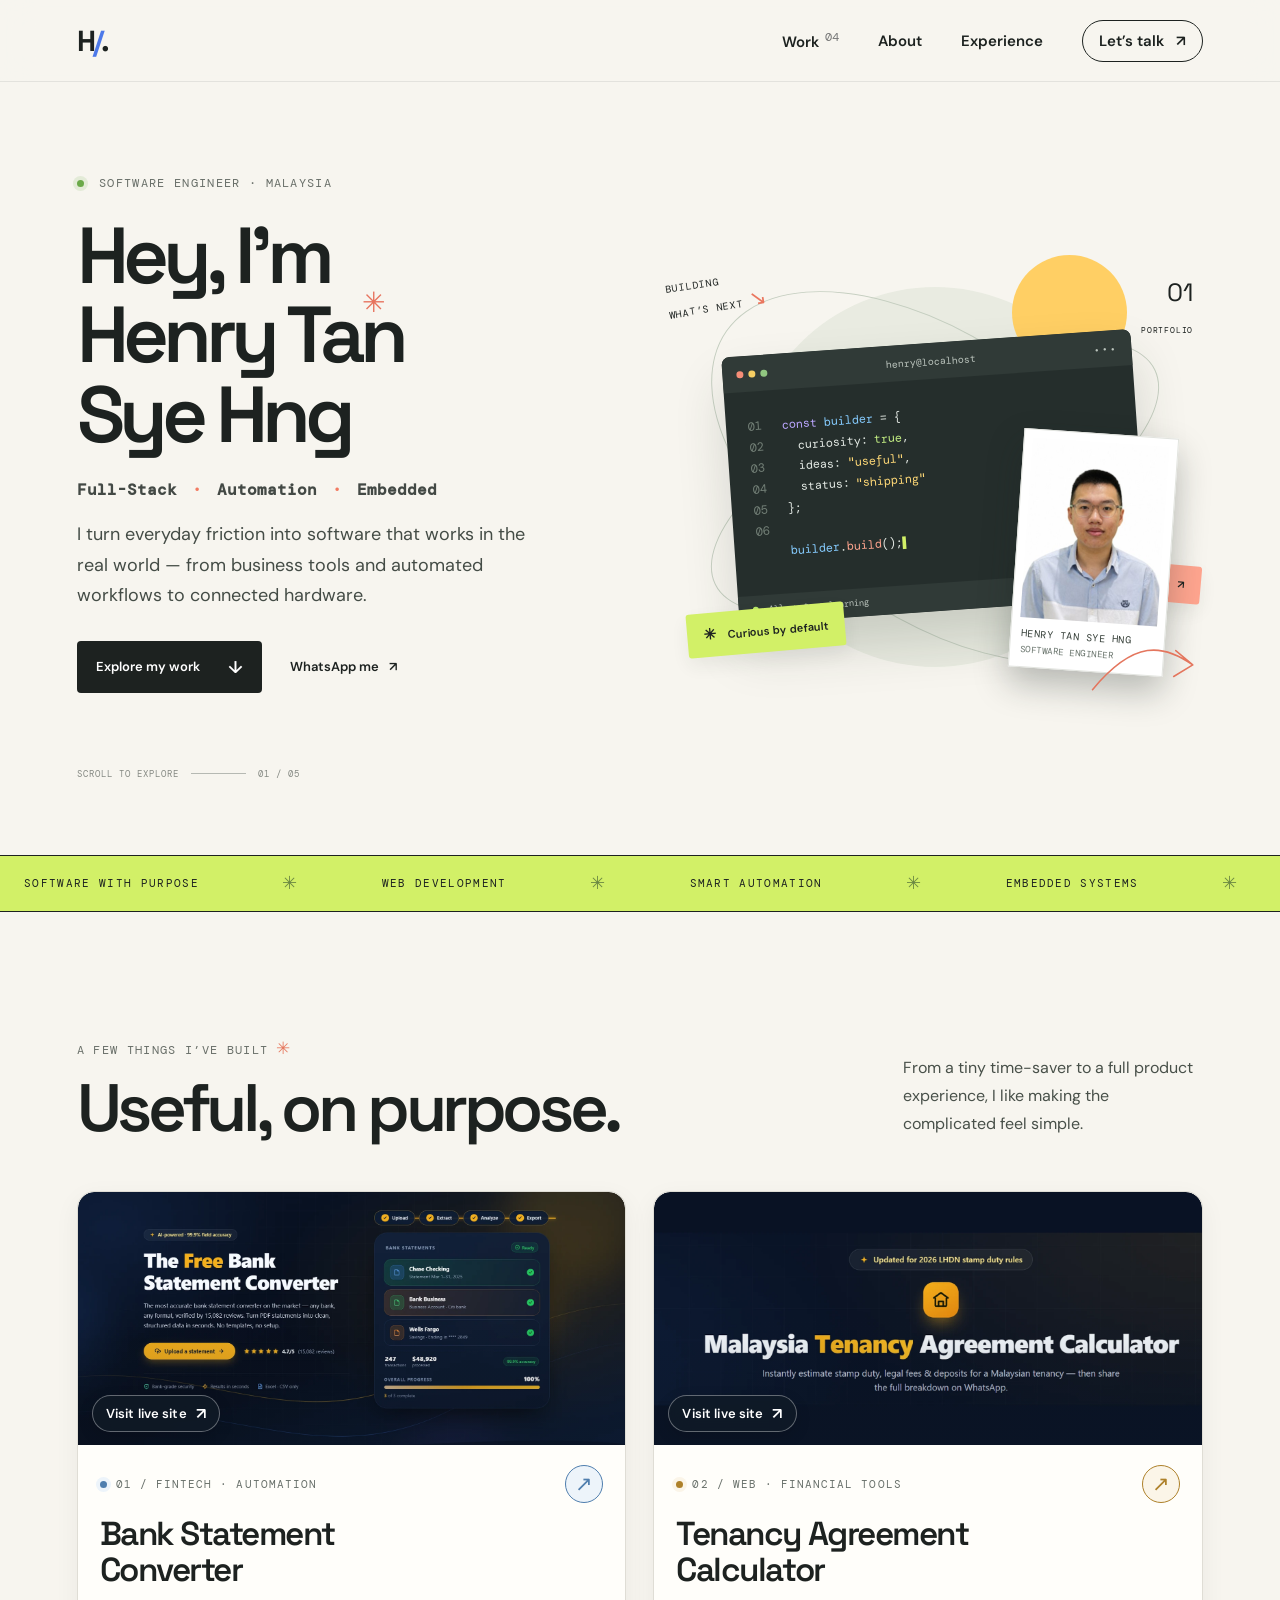
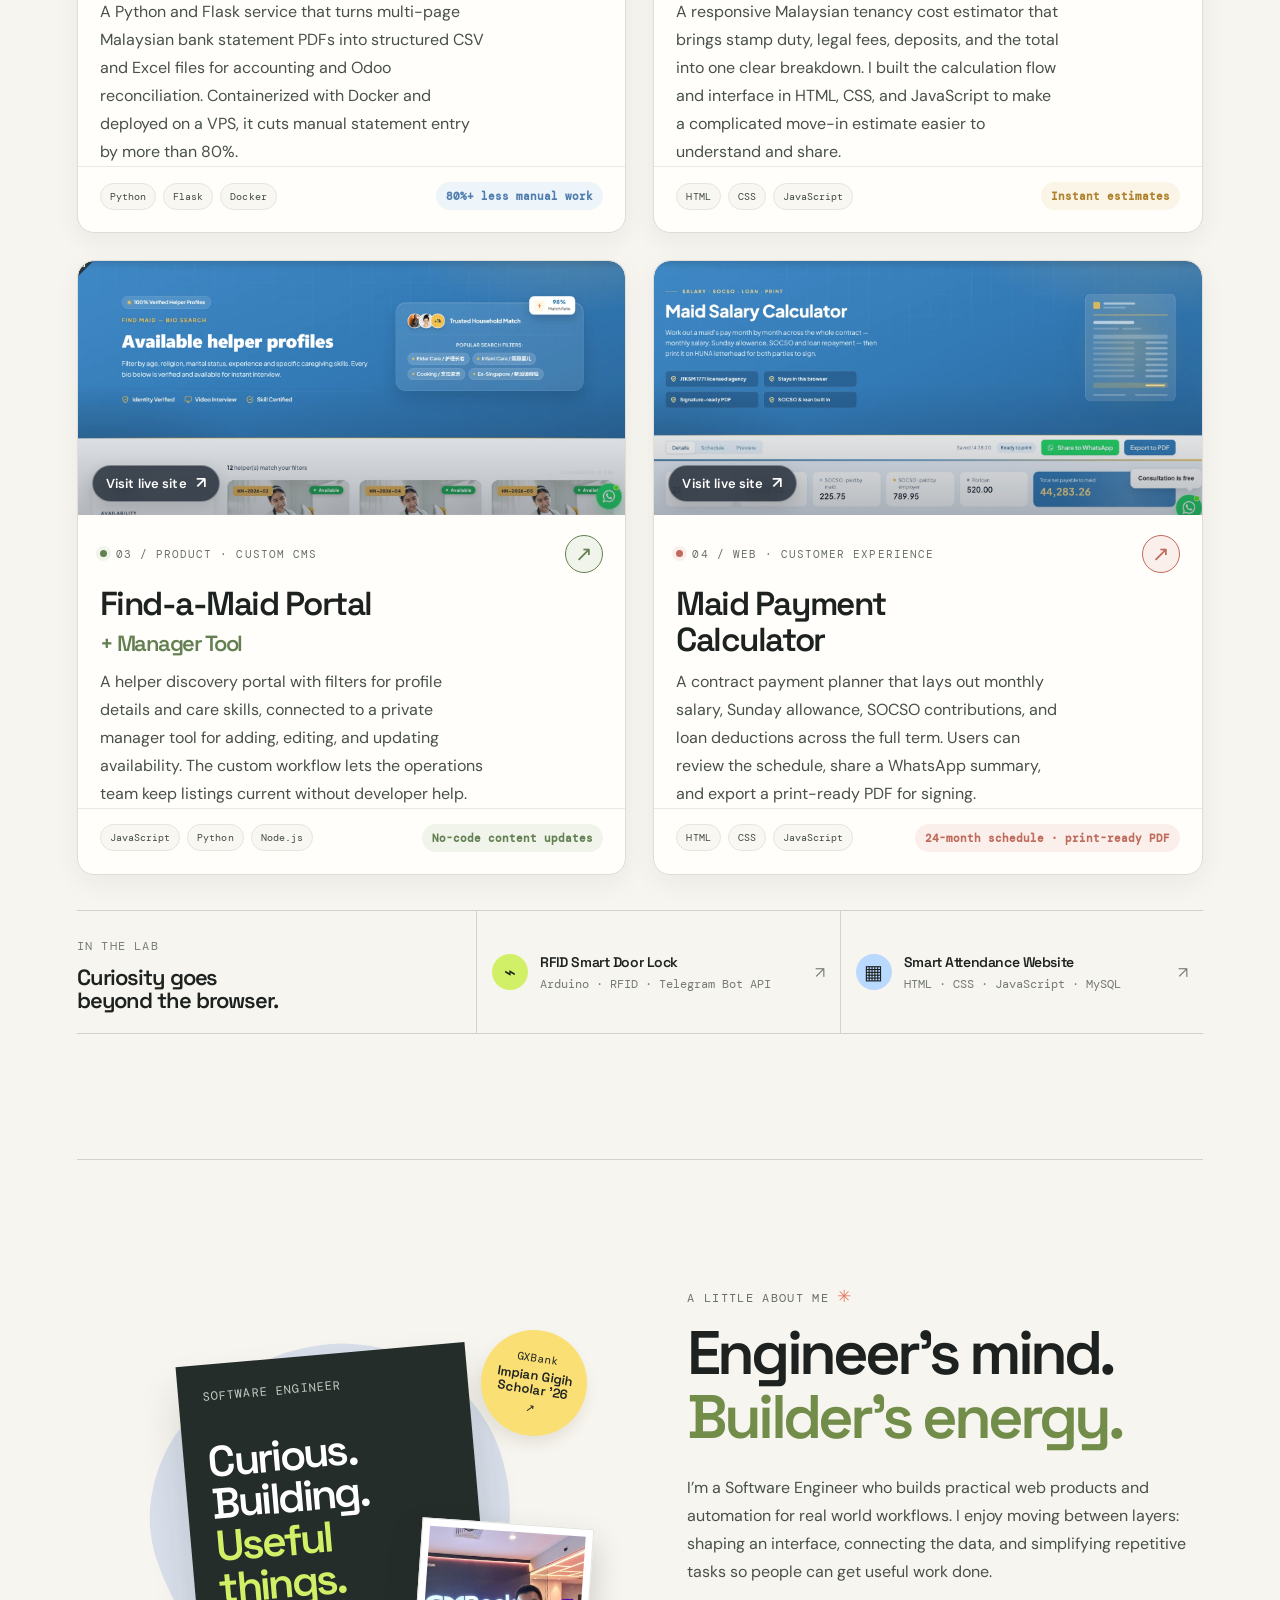
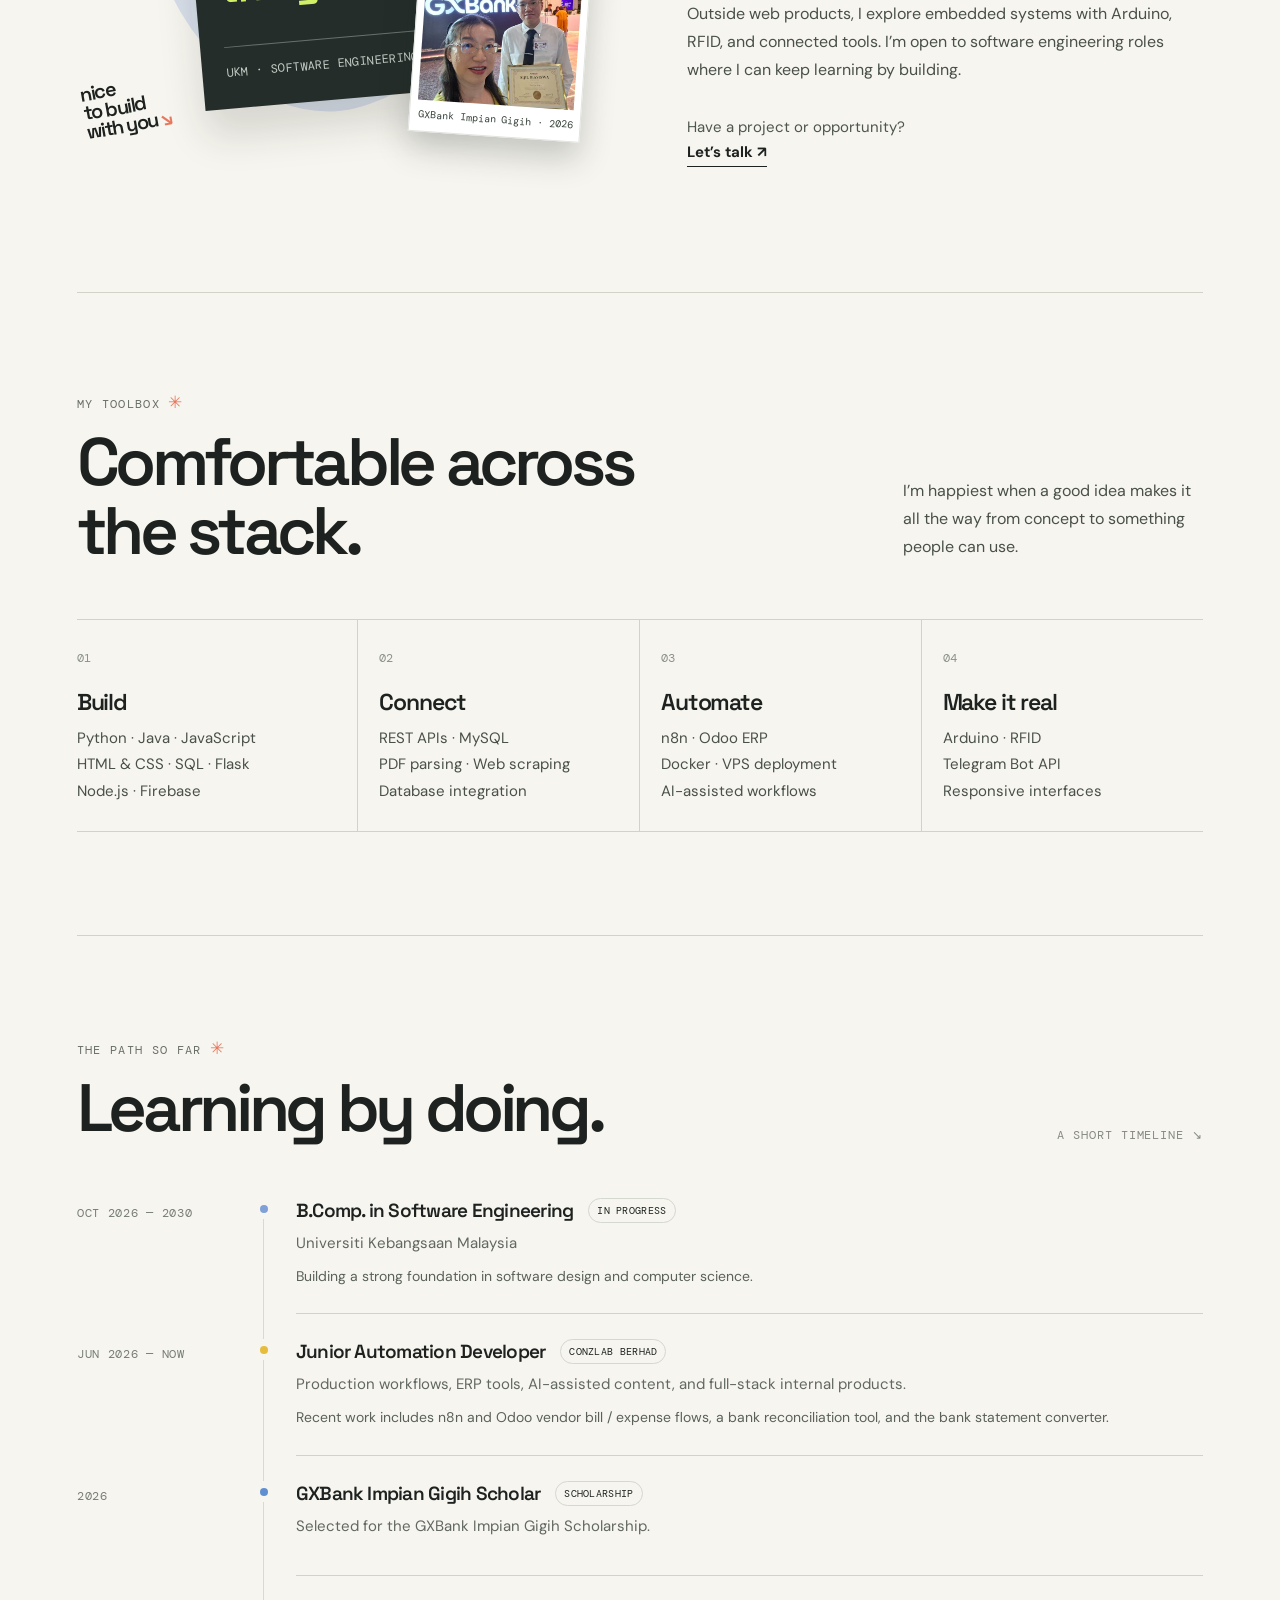
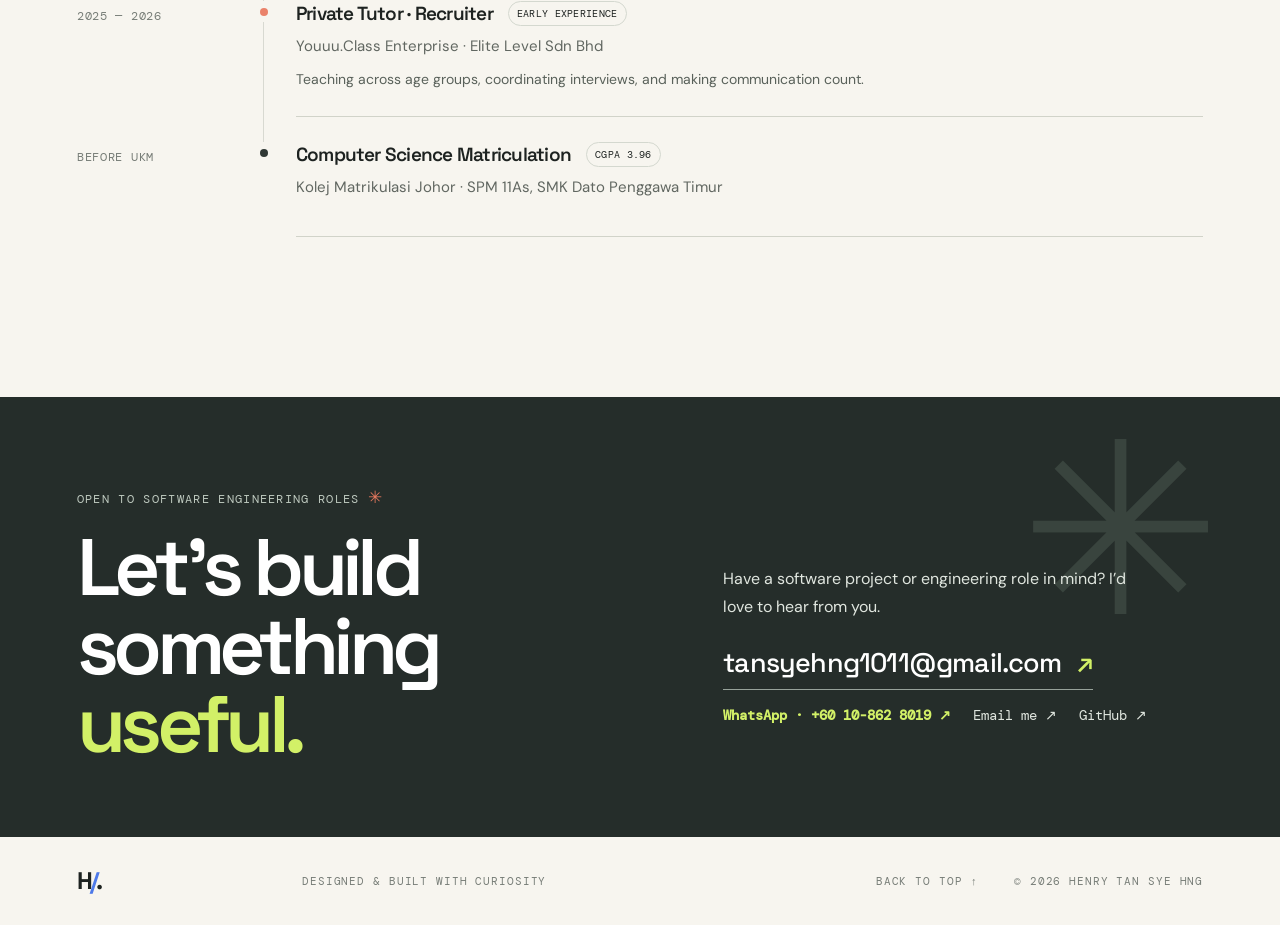
==== commit 593192dd: "Refresh project cards and correct education CGPA" ====
--- a/index.html
+++ b/index.html
@@ -186,7 +186,7 @@
 
       <section class="experience section-wrap section-space" id="experience">
         <div class="section-heading reveal"><div><p class="eyebrow">THE PATH SO FAR <span>✳</span></p><h2>Learning by doing.</h2></div><span class="timeline-note">A SHORT TIMELINE ↘</span></div>
-        <div class="timeline reveal"><article class="timeline-item"><span class="timeline-date">OCT 2026 — 2030</span><div class="timeline-marker"></div><div class="timeline-content"><div class="timeline-title"><h3>B.Comp. in Software Engineering</h3><span>IN PROGRESS</span></div><p>Universiti Kebangsaan Malaysia</p><small>Building a strong foundation in software design and computer science.</small></div></article><article class="timeline-item"><span class="timeline-date">JUN 2026 — NOW</span><div class="timeline-marker marker-yellow"></div><div class="timeline-content"><div class="timeline-title"><h3>Junior Automation Developer</h3><span>CONZLAB BERHAD</span></div><p>Production workflows, ERP tools, AI-assisted content, and full-stack internal products.</p><small>Recent work includes n8n and Odoo vendor bill / expense flows, a bank reconciliation tool, and the bank statement converter.</small></div></article><article class="timeline-item"><span class="timeline-date">2026</span><div class="timeline-marker marker-blue"></div><div class="timeline-content scholarship-content"><div class="timeline-title"><h3>GXBank Impian Gigih Scholar</h3><span>SCHOLARSHIP</span></div><p>Selected for the GXBank Impian Gigih Scholarship.</p></div></article><article class="timeline-item"><span class="timeline-date">2025 — 2026</span><div class="timeline-marker marker-coral"></div><div class="timeline-content"><div class="timeline-title"><h3>Private Tutor · Recruiter</h3><span>EARLY EXPERIENCE</span></div><p>Youuu.Class Enterprise · Elite Level Sdn Bhd</p><small>Teaching across age groups, coordinating interviews, and making communication count.</small></div></article><article class="timeline-item"><span class="timeline-date">BEFORE UKM</span><div class="timeline-marker marker-dark"></div><div class="timeline-content"><div class="timeline-title"><h3>Computer Science Matriculation</h3><span>CGPA 3.92</span></div><p>Kolej Matrikulasi Johor · SPM 11As, SMK Dato Penggawa Timur</p></div></article></div>
+        <div class="timeline reveal"><article class="timeline-item"><span class="timeline-date">OCT 2026 — 2030</span><div class="timeline-marker"></div><div class="timeline-content"><div class="timeline-title"><h3>B.Comp. in Software Engineering</h3><span>IN PROGRESS</span></div><p>Universiti Kebangsaan Malaysia</p><small>Building a strong foundation in software design and computer science.</small></div></article><article class="timeline-item"><span class="timeline-date">JUN 2026 — NOW</span><div class="timeline-marker marker-yellow"></div><div class="timeline-content"><div class="timeline-title"><h3>Junior Automation Developer</h3><span>CONZLAB BERHAD</span></div><p>Production workflows, ERP tools, AI-assisted content, and full-stack internal products.</p><small>Recent work includes n8n and Odoo vendor bill / expense flows, a bank reconciliation tool, and the bank statement converter.</small></div></article><article class="timeline-item"><span class="timeline-date">2026</span><div class="timeline-marker marker-blue"></div><div class="timeline-content scholarship-content"><div class="timeline-title"><h3>GXBank Impian Gigih Scholar</h3><span>SCHOLARSHIP</span></div><p>Selected for the GXBank Impian Gigih Scholarship.</p></div></article><article class="timeline-item"><span class="timeline-date">2025 — 2026</span><div class="timeline-marker marker-coral"></div><div class="timeline-content"><div class="timeline-title"><h3>Private Tutor · Recruiter</h3><span>EARLY EXPERIENCE</span></div><p>Youuu.Class Enterprise · Elite Level Sdn Bhd</p><small>Teaching across age groups, coordinating interviews, and making communication count.</small></div></article><article class="timeline-item"><span class="timeline-date">BEFORE UKM</span><div class="timeline-marker marker-dark"></div><div class="timeline-content"><div class="timeline-title"><h3>Computer Science Matriculation</h3><span>CGPA 3.96</span></div><p>Kolej Matrikulasi Johor · SPM 11As, SMK Dato Penggawa Timur</p></div></article></div>
       </section>
 
       <section class="contact-section" id="contact"><div class="contact-inner section-wrap reveal"><div><p class="eyebrow">OPEN TO SOFTWARE ENGINEERING ROLES <span>✳</span></p><h2>Let’s build<br />something <span>useful.</span></h2></div><div class="contact-right"><p>Have a software project or engineering role in mind? I’d love to hear from you.</p><a class="contact-email" href="mailto:tansyehng1011@gmail.com">tansyehng1011@gmail.com <span>↗</span></a><div class="contact-links"><a class="whatsapp-link" href="https://wa.me/60108628019" target="_blank" rel="noreferrer">WhatsApp · +60 10-862 8019 ↗</a><a href="mailto:tansyehng1011@gmail.com">Email me ↗</a><a href="https://github.com/tansyehng" id="github-link" aria-label="GitHub profile" target="_blank" rel="noreferrer">GitHub ↗</a></div></div><div class="contact-spark">✳</div></div></section>
--- a/styles.css
+++ b/styles.css
@@ -222,3 +222,84 @@
 @media(max-width:760px){.project-card{padding:12px 12px 20px;border-radius:10px}.project-visual.screenshot-visual{width:100%;margin:0 0 16px;aspect-ratio:2/1}.project-visual.screenshot-visual .project-image-link{border-radius:7px}}
 
 
+
+/* Consistent product gallery framing and balanced project cards. */
+.project-grid{align-items:stretch;}
+.project-card{display:flex;flex-direction:column;min-width:0;overflow:hidden;transition:transform .24s ease,box-shadow .24s ease,border-color .24s ease;}
+.project-card:hover{transform:translateY(-4px);border-color:#c8c5bb;}
+.project-visual.screenshot-visual,
+.project-visual.screenshot-visual:has(.project-image-link--salary){
+  flex:none;width:100%;height:auto;aspect-ratio:2.16/1;margin:0 0 20px;padding:0;
+  border-radius:9px;overflow:hidden;background:#e8e6df;
+  box-shadow:0 5px 16px rgba(24,31,27,.11);
+}
+.project-visual.screenshot-visual .project-image-link,
+.project-visual.screenshot-visual:has(.project-image-link--salary) .project-image-link{width:100%;height:100%;border-radius:inherit;}
+.project-visual.screenshot-visual .project-image-link img,
+.project-visual.screenshot-visual:has(.project-image-link--salary) .project-image-link img{width:100%;height:100%;object-fit:cover;}
+.project-meta{flex:none;min-height:28px;display:flex;align-items:center;}
+.project-card h3{flex:none;}
+.project-detail{flex:1;}
+.project-bottom{margin-top:auto;padding-top:10px;}
+@media(max-width:760px){
+ .project-card{padding:14px 14px 20px;}
+ .project-visual.screenshot-visual,
+ .project-visual.screenshot-visual:has(.project-image-link--salary){width:100%;height:auto;aspect-ratio:2.16/1;margin:0 0 17px;border-radius:8px;}
+ .project-visual.screenshot-visual .project-image-link,
+ .project-visual.screenshot-visual:has(.project-image-link--salary) .project-image-link{border-radius:inherit;}
+}
+@media(prefers-reduced-motion:reduce){.project-card,.project-card:hover,.project-image-link img{transition:none;transform:none;}}
+
+
+/* Product gallery refresh: full-bleed previews, crisp type, restrained project accents. */
+.project-card{
+  --card-accent:#4f7eae;--card-wash:#edf4fa;
+  position:relative;display:flex;flex-direction:column;min-width:0;overflow:hidden;
+  padding:0 0 22px;background:#fffefa;border:1px solid #dfddd5;border-radius:17px;
+  box-shadow:0 8px 26px rgba(30,37,32,.055);
+  transition:transform .24s ease,box-shadow .24s ease,border-color .24s ease;
+}
+.project-blue{--card-accent:#4f7eae;--card-wash:#edf4fa}
+.project-yellow{--card-accent:#ae812a;--card-wash:#fbf5e8}
+.project-lime{--card-accent:#648052;--card-wash:#f0f4eb}
+.project-coral{--card-accent:#bf6a5b;--card-wash:#fbefeb}
+.project-card:hover{transform:translateY(-4px);border-color:#cbc8bd;box-shadow:0 18px 38px rgba(30,37,32,.105)}
+.project-visual.screenshot-visual,
+.project-visual.screenshot-visual:has(.project-image-link--salary){
+  flex:none;width:100%;height:auto;aspect-ratio:2.16/1;margin:0 0 20px;padding:0;
+  overflow:hidden;border-radius:16px 16px 0 0;background:#e7e8e4;box-shadow:none;
+}
+.project-visual.screenshot-visual .project-image-link,
+.project-visual.screenshot-visual:has(.project-image-link--salary) .project-image-link{
+  width:100%;height:100%;border-radius:inherit;
+}
+.project-visual.screenshot-visual .project-image-link img,
+.project-visual.screenshot-visual:has(.project-image-link--salary) .project-image-link img{
+  width:100%;height:100%;object-fit:cover;
+}
+.project-meta{flex:none;min-height:36px;display:flex;align-items:center;justify-content:space-between;gap:12px;margin:0 22px 10px;padding:0;color:#69716b;border:0;font-size:11px;letter-spacing:.095em}
+.project-meta>span{display:inline-flex;align-items:center;gap:9px}
+.project-meta>span:before{content:"";width:7px;height:7px;flex:none;border-radius:50%;background:var(--card-accent);box-shadow:0 0 0 4px var(--card-wash)}
+.open-project{display:grid;place-items:center;width:38px;height:38px;flex:none;border:0;border-radius:50%;background:var(--card-wash);color:var(--card-accent);font-size:21px;transition:transform .2s ease,background .2s ease}
+.open-project:hover{transform:translate(2px,-2px);background:color-mix(in srgb,var(--card-wash),var(--card-accent) 13%)}
+.project-card h3{flex:none;padding:0 22px;margin:3px 0 10px;font-size:clamp(25px,2.6vw,34px);line-height:1.08;letter-spacing:-.045em}
+.project-card .plus-title{color:var(--card-accent)}
+.project-detail{flex:1;padding:0 22px;margin:0 0 20px;color:#59615b;font-size:15px;line-height:1.72}
+.project-bottom{display:flex;align-items:center;justify-content:space-between;gap:12px;flex-wrap:wrap;margin-top:auto;padding:15px 22px 0;border-top:1px solid #ebe9e2}
+.tag-list{display:flex;align-items:center;gap:7px;flex-wrap:wrap}
+.tag-list span{display:inline-flex;align-items:center;padding:6px 9px;border:1px solid #e6e4dd;border-radius:999px;background:#f8f7f2;color:#424a44;font:10px var(--mono);letter-spacing:.005em}
+.impact{max-width:100%;padding:7px 10px;border:0;border-radius:999px;background:var(--card-wash);color:var(--card-accent);font-size:11px;font-weight:700;text-align:center}
+@media(max-width:900px){.project-card h3{font-size:clamp(26px,3vw,32px)}.project-bottom{align-items:center;flex-direction:row}.impact{font-size:10px}}
+@media(max-width:680px){
+ .project-card{padding-bottom:19px;border-radius:15px}
+ .project-visual.screenshot-visual,.project-visual.screenshot-visual:has(.project-image-link--salary){width:100%;height:auto;aspect-ratio:2.16/1;margin:0 0 15px;border-radius:14px 14px 0 0}
+ .project-meta{margin:0 16px 9px;min-height:34px;font-size:10px}
+ .open-project{width:34px;height:34px;font-size:19px}
+ .project-card h3{padding:0 16px;margin:4px 0 9px;font-size:clamp(25px,7.2vw,31px)}
+ .project-detail{padding:0 16px;margin-bottom:17px;font-size:14px;line-height:1.68}
+ .project-bottom{padding:13px 16px 0;gap:10px}
+ .tag-list{gap:6px}.tag-list span{padding:6px 8px;font-size:10px}
+ .impact{font-size:10px}
+}
+@media(prefers-reduced-motion:reduce){.project-card,.project-card:hover,.open-project{transition:none;transform:none}}
+
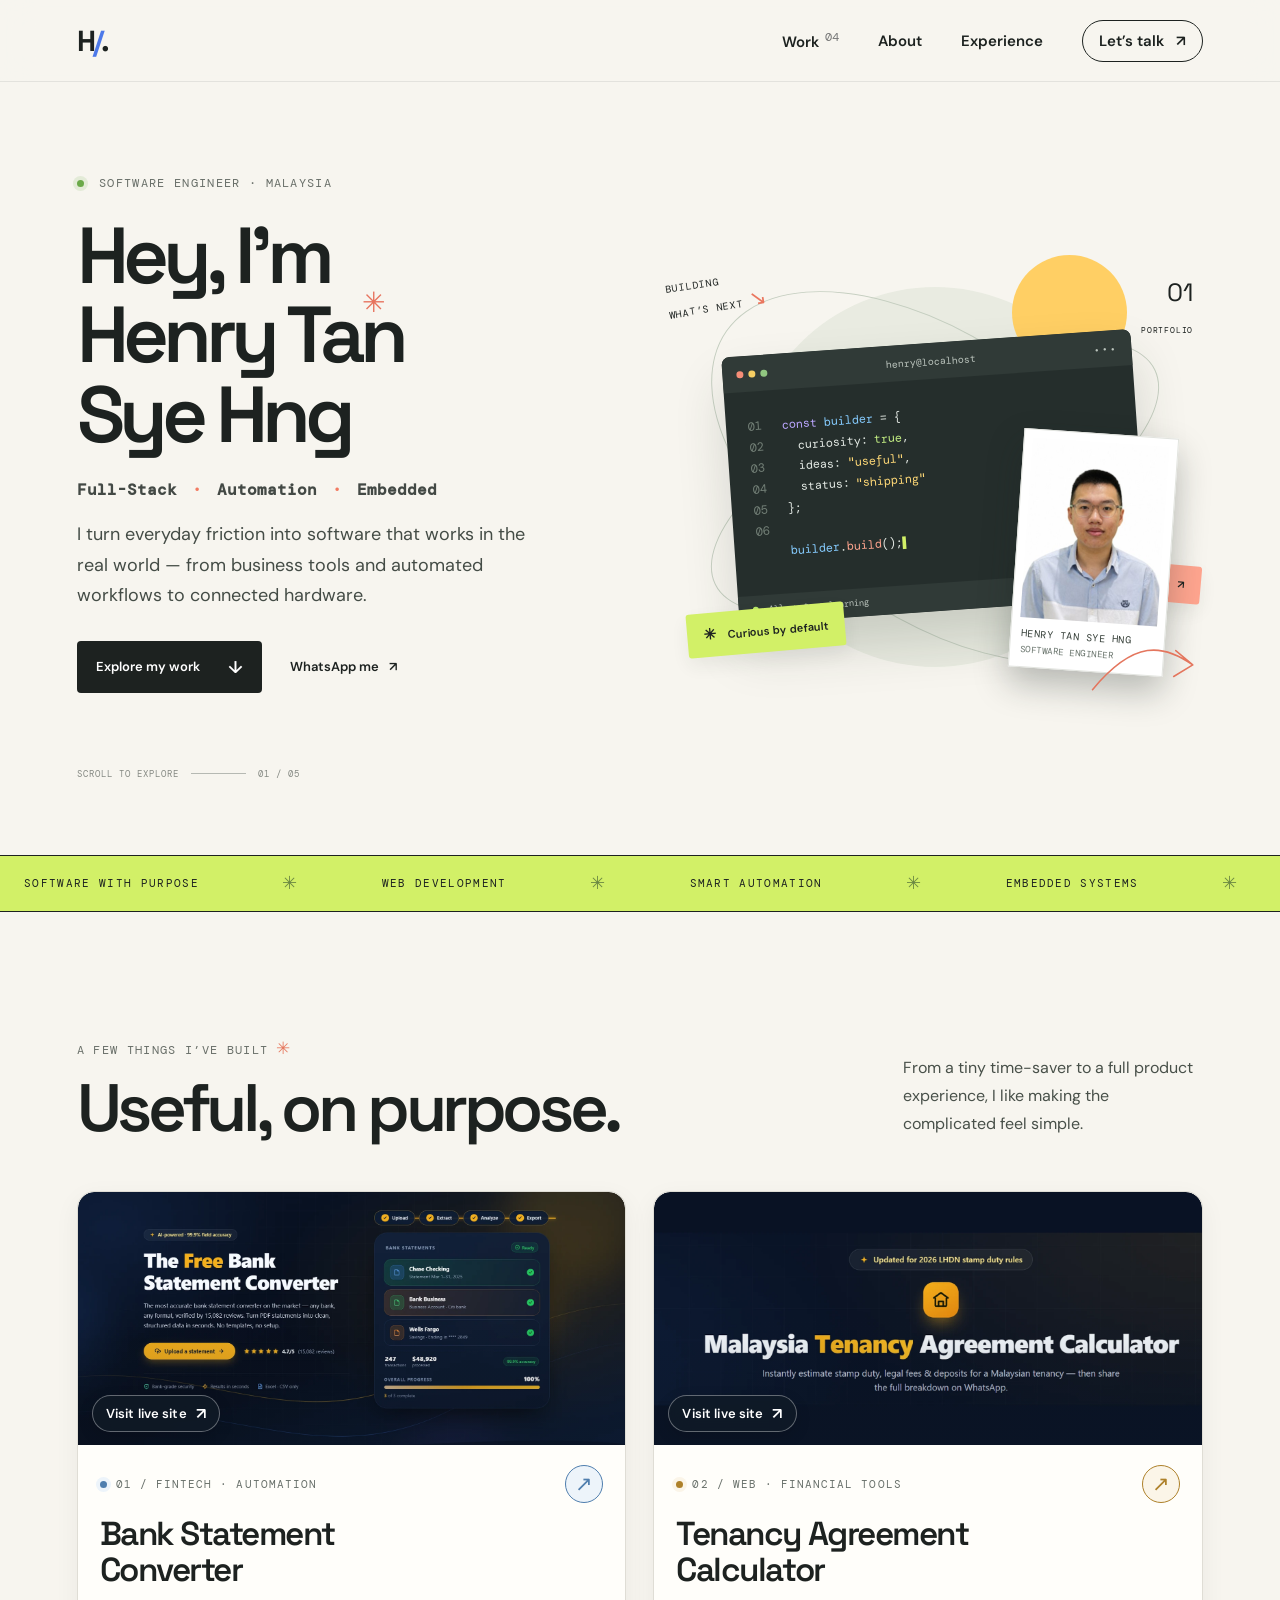
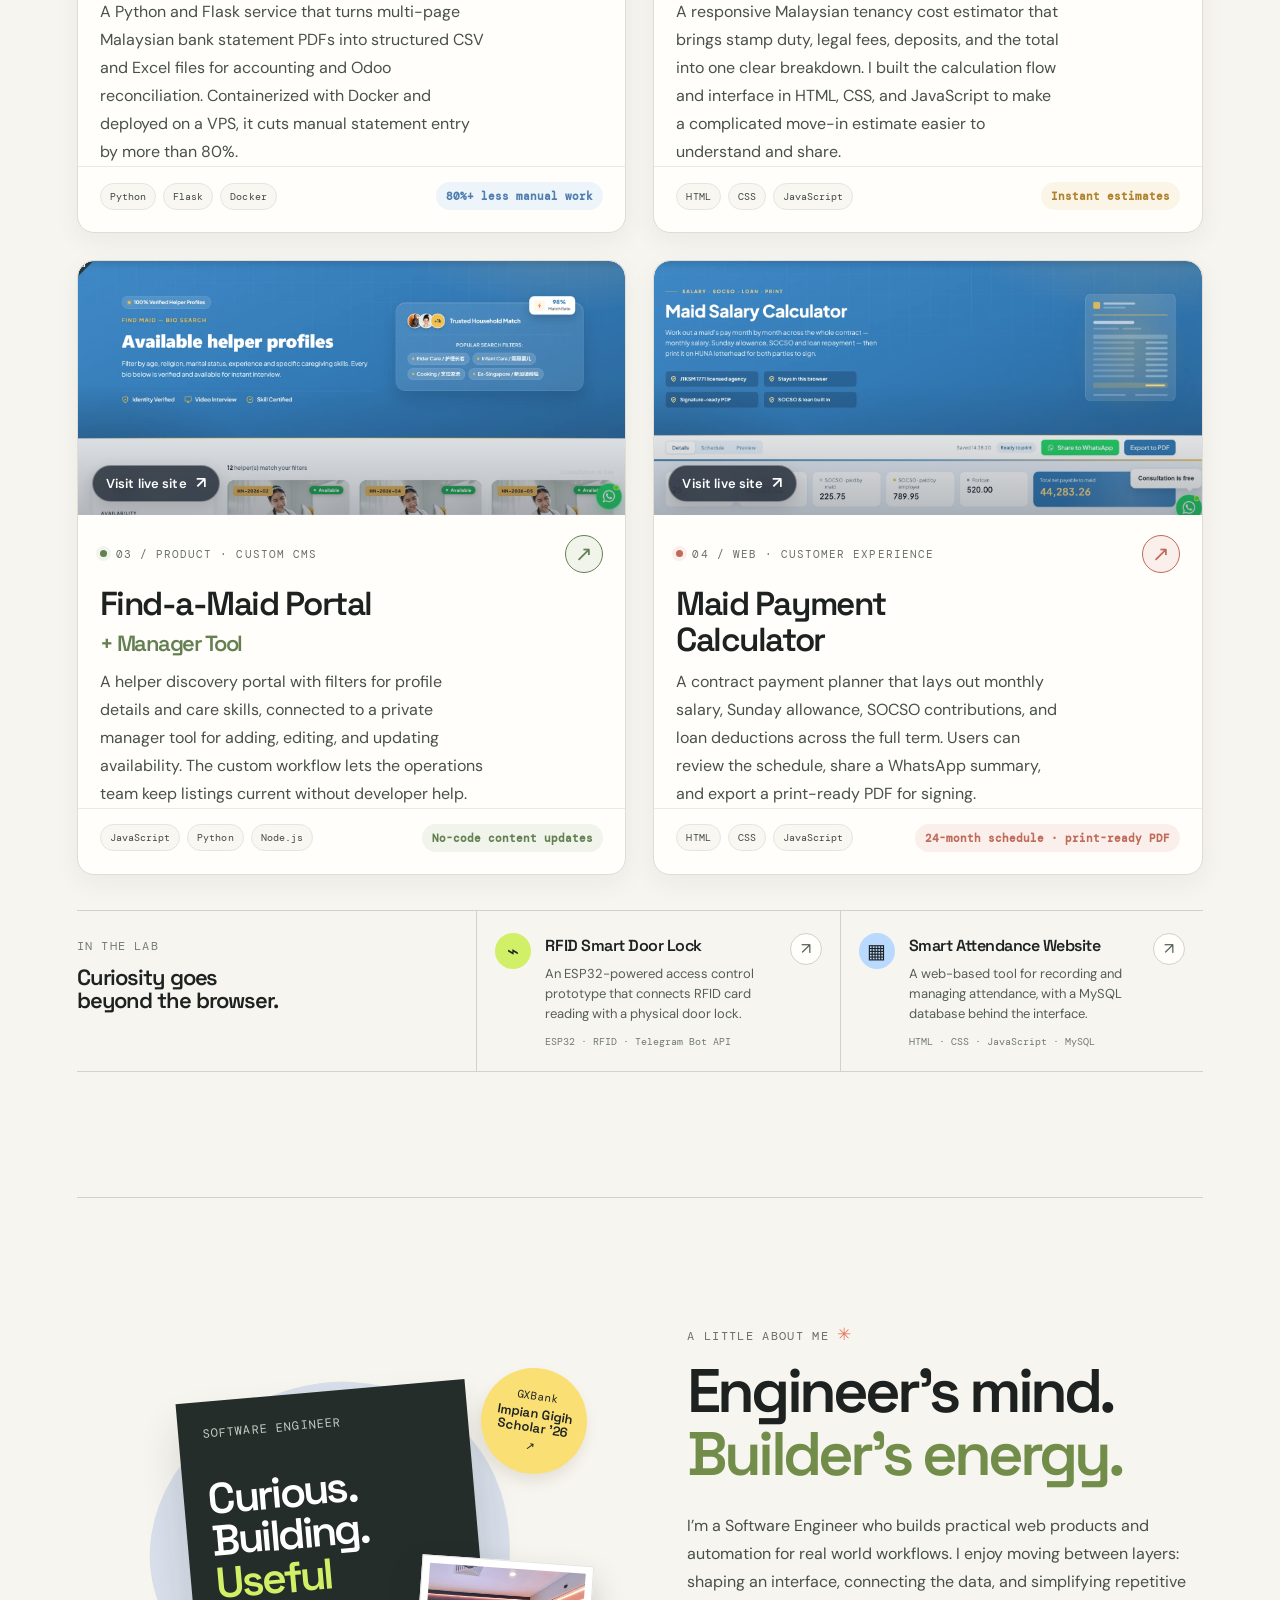
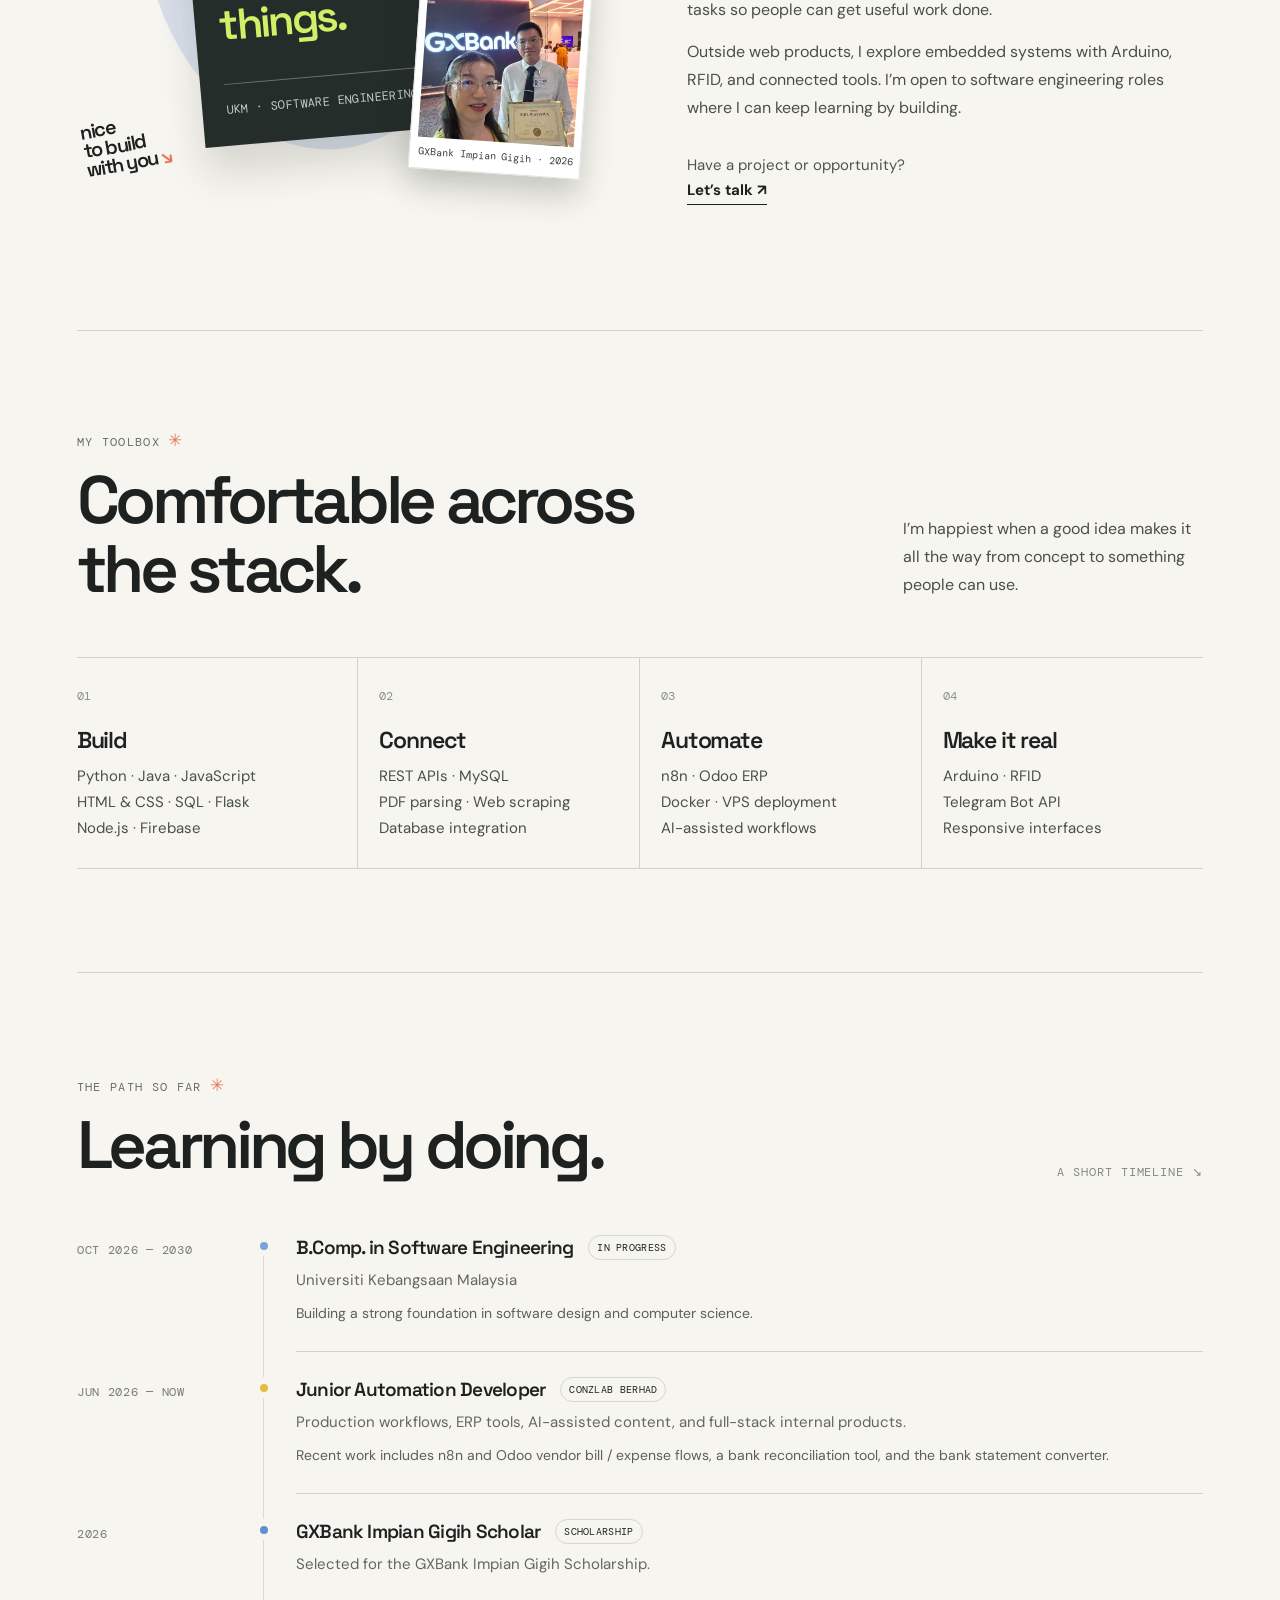
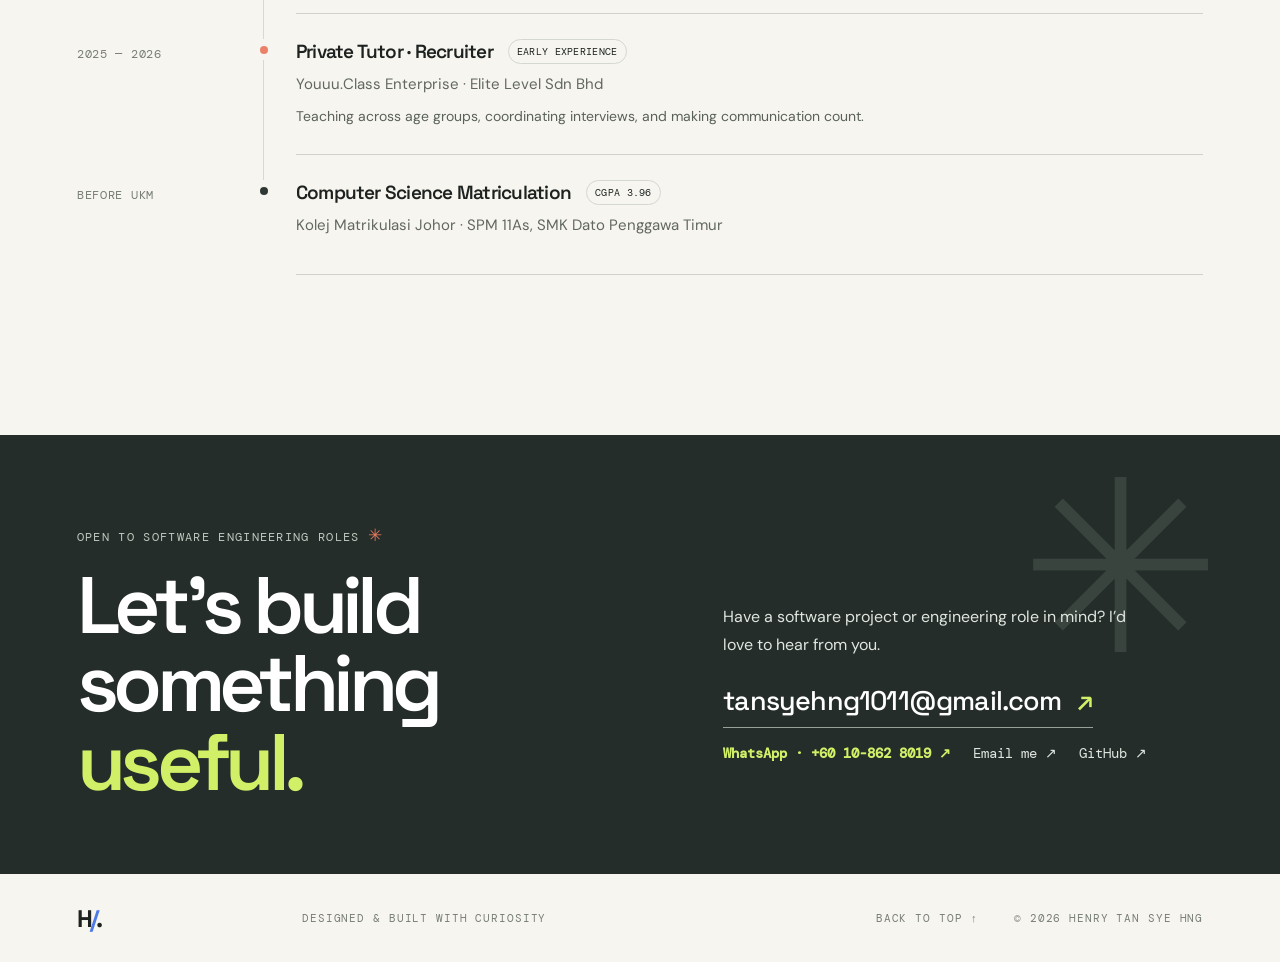
==== commit f8662a2d: "Add project details for ESP32 lock and attendance site" ====
--- a/index.html
+++ b/index.html
@@ -60,7 +60,7 @@
     <link rel="preconnect" href="https://fonts.googleapis.com" />
     <link rel="preconnect" href="https://fonts.gstatic.com" crossorigin />
     <link href="https://fonts.googleapis.com/css2?family=DM+Mono:wght@400;500&family=DM+Sans:wght@400;500;600;700&family=Space+Grotesk:wght@400;500;600;700&display=swap" rel="stylesheet" />
-    <link rel="stylesheet" href="styles.css?v=16" />
+    <link rel="stylesheet" href="styles.css?v=18" />
     <script src="script.js" defer></script>
   </head>
   <body>
@@ -169,8 +169,8 @@
         </div>
         <div class="side-project-strip reveal">
           <div class="side-project-intro"><span>IN THE LAB</span><h3>Curiosity goes<br />beyond the browser.</h3></div>
-          <article class="side-project"><span class="side-icon">⌁</span><div><h4>RFID Smart Door Lock</h4><p>Arduino · RFID · Telegram Bot API</p></div><span class="side-arrow">↗</span></article>
-          <article class="side-project"><span class="side-icon side-icon-blue">▦</span><div><h4>Smart Attendance Website</h4><p>HTML · CSS · JavaScript · MySQL</p></div><span class="side-arrow">↗</span></article>
+          <article class="side-project"><span class="side-icon">⌁</span><div><h4>RFID Smart Door Lock</h4><p class="side-project-detail">An ESP32-powered access control prototype that connects RFID card reading with a physical door lock.</p><p class="side-project-tech">ESP32 · RFID · Telegram Bot API</p></div><span class="side-arrow">↗</span></article>
+          <article class="side-project"><span class="side-icon side-icon-blue">▦</span><div><h4>Smart Attendance Website</h4><p class="side-project-detail">A web-based tool for recording and managing attendance, with a MySQL database behind the interface.</p><p class="side-project-tech">HTML · CSS · JavaScript · MySQL</p></div><span class="side-arrow">↗</span></article>
         </div>
       </section>
 
@@ -198,3 +198,4 @@
   </body>
 </html>
 
+
--- a/styles.css
+++ b/styles.css
@@ -303,3 +303,14 @@
 }
 @media(prefers-reduced-motion:reduce){.project-card,.project-card:hover,.open-project{transition:none;transform:none}}
 
+
+/* More context for the embedded and attendance projects. */
+.side-project{align-items:flex-start;gap:14px;padding:22px 18px;}
+.side-project>div{min-width:0;flex:1;}
+.side-project h4{font-size:16px;margin:2px 0 8px;}
+.side-project .side-project-detail{margin:0 0 10px;color:#555e57;font:13px/1.55 var(--body);}
+.side-project .side-project-tech{margin:0;color:#737a73;font:10px/1.5 var(--mono);}
+.side-arrow{width:32px;height:32px;flex:none;display:grid;place-items:center;border-radius:50%;background:#fffefa;border:1px solid var(--line);color:#525d55;}
+@media(max-width:900px){.side-project-strip{grid-template-columns:1fr 1fr}.side-project-intro{grid-column:1/-1;padding:20px 0}.side-project:nth-child(2){border-left:0;padding-left:0}}
+@media(max-width:680px){.side-project-strip{grid-template-columns:1fr}.side-project-intro{grid-column:auto}.side-project{padding:16px 0}.side-project:nth-child(2){padding-right:0;border-top:1px solid var(--line)}.side-project h4{font-size:15px}.side-project .side-project-detail{font-size:13px}.side-project .side-project-tech{font-size:10px}}
+
